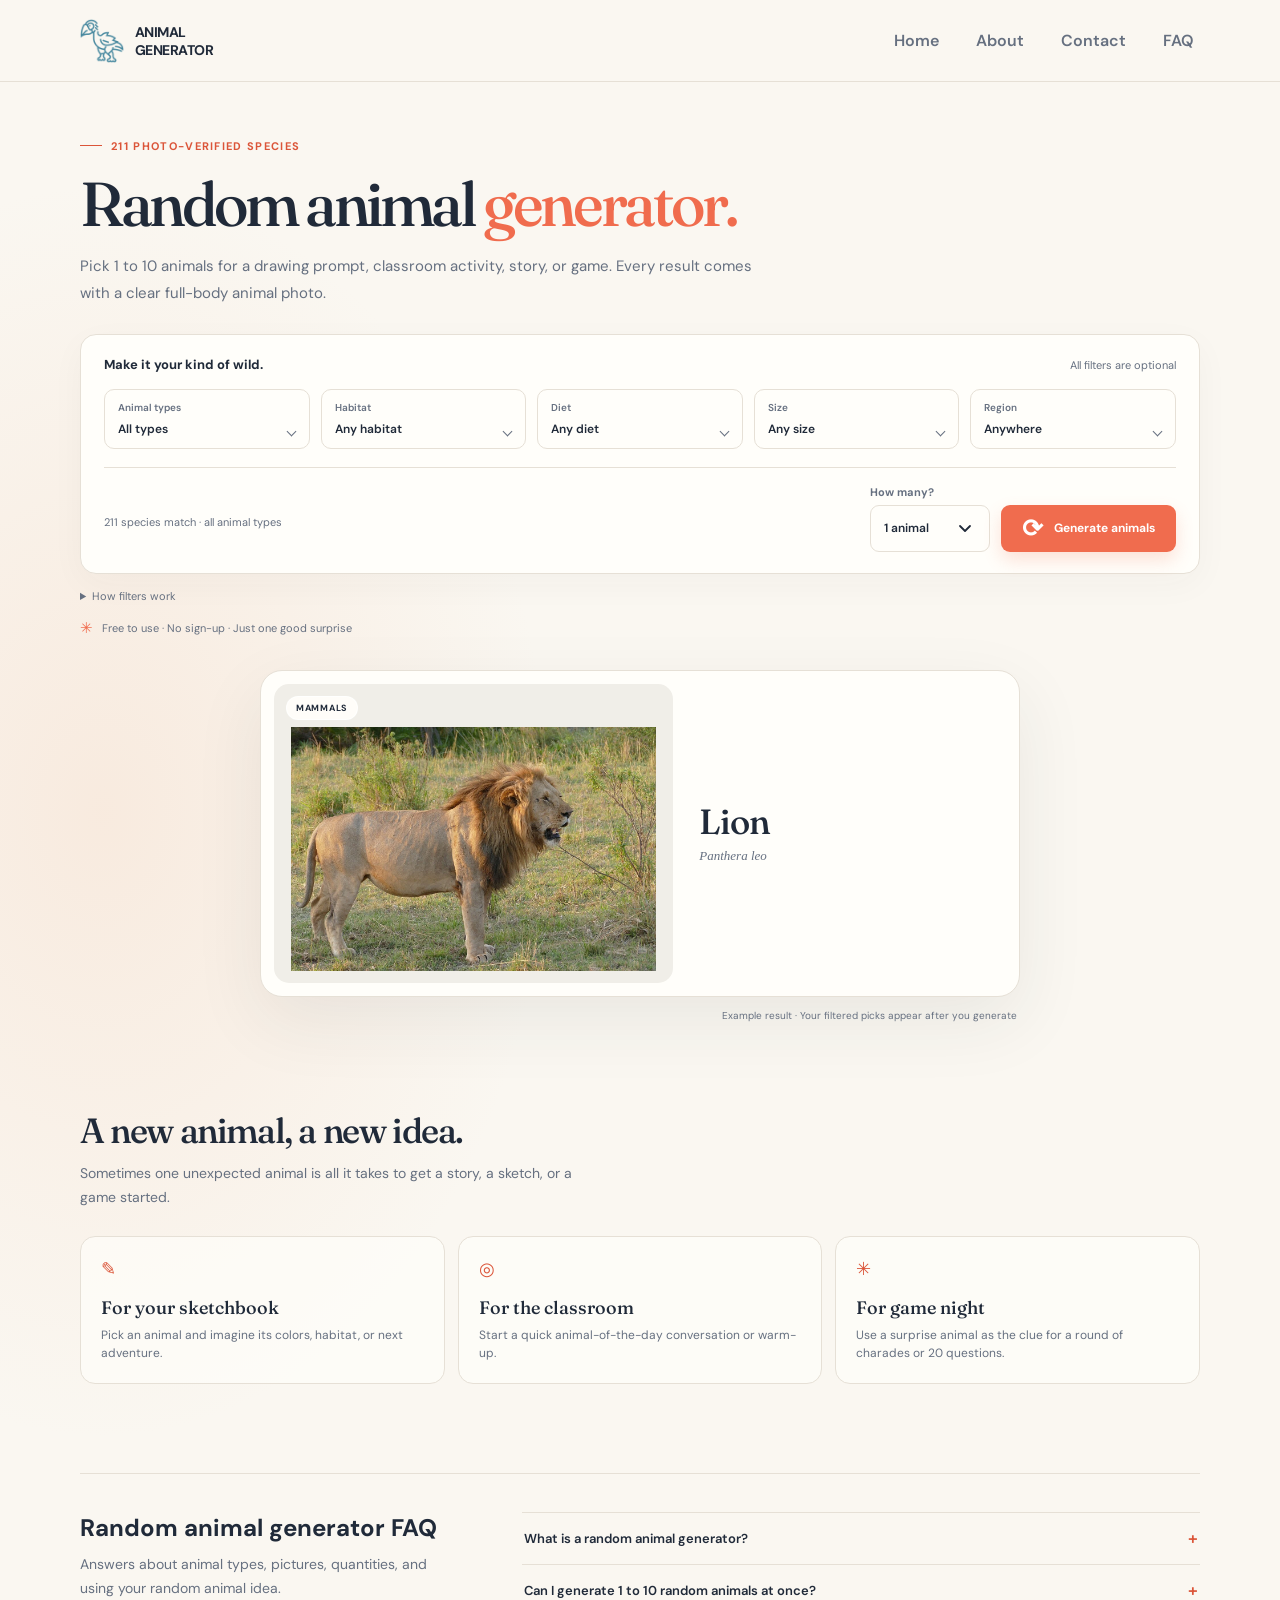
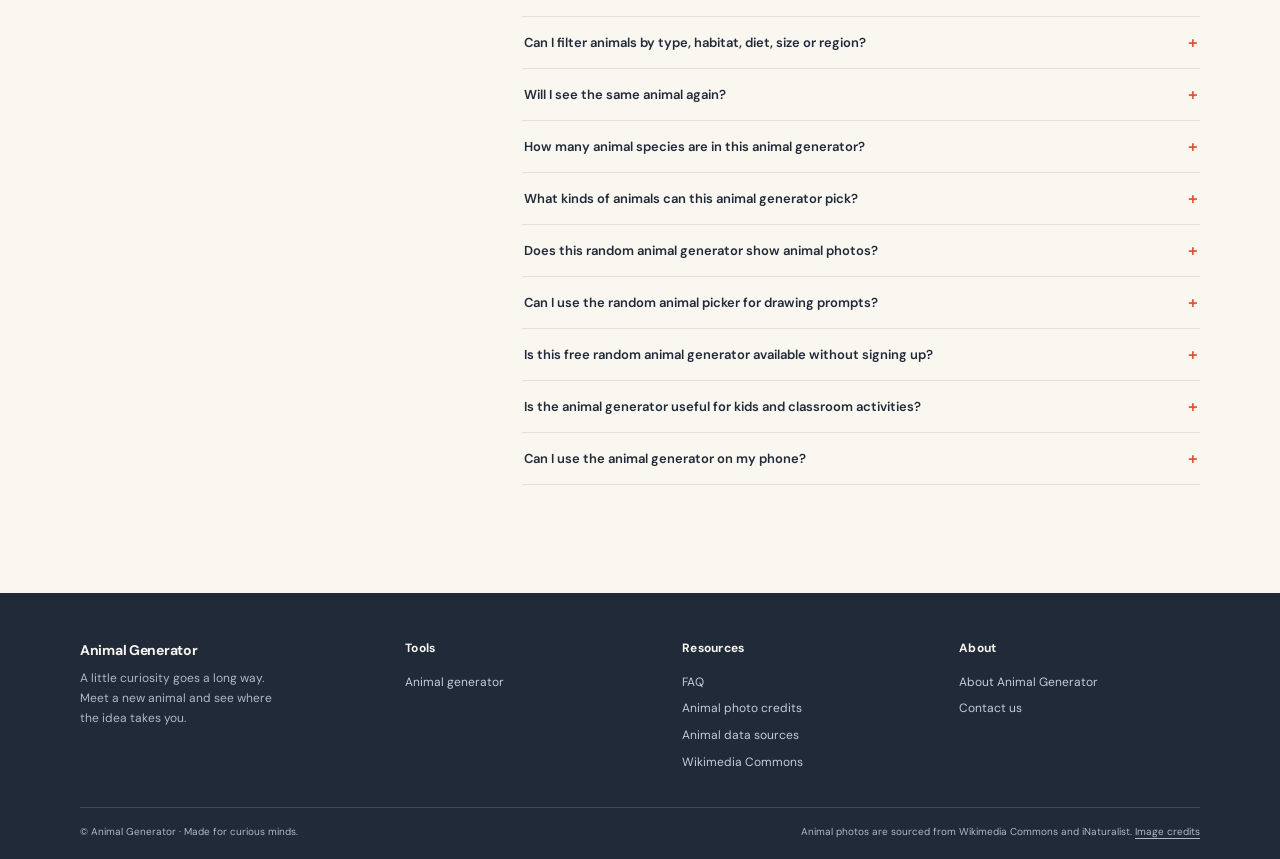
==== animal-generator/index.html @ 8e5349c5 "Add favicon fallback and consistent site icon declarations" ====
<!doctype html>
<html lang="en">
  <head>
    <meta charset="UTF-8" />
    <meta name="viewport" content="width=device-width, initial-scale=1" />
    <meta name="theme-color" content="#faf7f1" />
    <link rel="icon" type="image/x-icon" sizes="16x16 32x32 48x48 64x64 128x128" href="/favicon.ico" />
    <link rel="icon" type="image/png" sizes="200x200" href="/assets/animal-generator-logo.png" />
    <link rel="canonical" href="https://animal-generator.net/" />
    <meta
      name="description"
      content="Generate 1–10 random animals from 211 photo-verified species. Free, no sign-up, and no repeats until the pool runs out. For drawing, lessons, and games."
    />
    <meta property="og:type" content="website" />
    <meta property="og:title" content="Random Animal Generator – Pick 1–10 Animals" />
    <meta property="og:description" content="A free random animal generator with clear animal photos, six animal groups, and no repeats until the pool runs out." />
    <meta property="og:url" content="https://animal-generator.net/" />
    <meta property="og:image" content="https://animal-generator.net/animal-photos/approved/54a08780-e059-411e-86d4-f3bd637d3e6f.webp" />
    <meta property="og:image:alt" content="A lion, one of the animals in the random animal generator" />
    <meta name="twitter:card" content="summary_large_image" />
    <meta name="twitter:title" content="Random Animal Generator – Pick 1–10 Animals" />
    <meta name="twitter:description" content="A free random animal generator with clear animal photos, six animal groups, and no repeats until the pool runs out." />
    <meta name="twitter:image" content="https://animal-generator.net/animal-photos/approved/54a08780-e059-411e-86d4-f3bd637d3e6f.webp" />
    <script type="application/ld+json">
      {
        "@context": "https://schema.org",
        "@type": "WebApplication",
        "name": "Animal Generator",
        "url": "https://animal-generator.net/",
        "description": "A free random animal generator that picks 1 to 10 animals from a photo-verified collection.",
        "applicationCategory": "EducationalApplication",
        "operatingSystem": "Any"
      }
    </script>
    <title>Random Animal Generator – Pick 1–10 Animals | Animal Generator</title>
    <link rel="preconnect" href="https://fonts.googleapis.com" />
    <link rel="preconnect" href="https://fonts.gstatic.com" crossorigin />
    <link
      href="https://fonts.googleapis.com/css2?family=DM+Sans:wght@400;500;600;700&family=Fraunces:opsz,wght@9..144,500;9..144,600&display=swap"
      rel="stylesheet"
    />
    <style>
      :root {
        color-scheme: light;
        --paper: #faf7f1;
        --ink: #202a39;
        --muted: #667080;
        --coral: #f06c4e;
        --coral-dark: #db5539;
        --mist: #e8eef5;
        --line: #e6e0d6;
        --white: #fffefa;
      }

      * { box-sizing: border-box; }
      body {
        margin: 0;
        background:
          radial-gradient(ellipse at 8% 33%, rgba(244, 211, 188, .35), transparent 28rem),
          var(--paper);
        color: var(--ink);
        font-family: "DM Sans", sans-serif;
        -webkit-font-smoothing: antialiased;
      }
      a { color: inherit; }
      .shell { width: min(1120px, calc(100% - 48px)); margin: 0 auto; }
      header {
        height: 82px;
        border-bottom: 1px solid var(--line);
        display: flex;
        align-items: center;
      }
      .nav { display: flex; align-items: center; justify-content: space-between; }
      .nav-links { display: flex; align-items: center; gap: 25px; }
      .brand { display: inline-flex; align-items: center; gap: 11px; text-decoration: none; }
      .brand-logo { width: 44px; height: 44px; flex: 0 0 44px; object-fit: contain; }
      .brand-name { font-size: 14px; font-weight: 700; letter-spacing: -.04em; }
      .nav-link { color: var(--muted); text-decoration: none; font-size: 16px; font-weight: 600; padding: 12px 6px; }
      main { padding: 74px 0 70px; }
      .hero {
        display: grid;
        grid-template-columns: minmax(0, .95fr) minmax(0, 1.05fr);
        align-items: center;
        gap: clamp(36px, 6vw, 76px);
      }
      .hero-copy { min-width: 0; }
      .featured-preview { min-width: 0; }
      .featured-preview .result-card { max-width: 500px; margin-left: auto; }
      .featured-note { margin: 11px 3px 0; color: var(--muted); font-size: 11px; line-height: 1.5; text-align: right; }
      .eyebrow {
        display: inline-flex; align-items: center; gap: 9px;
        color: var(--coral-dark); text-transform: uppercase; letter-spacing: .12em;
        font-size: 11px; font-weight: 700; margin-bottom: 22px;
      }
      .eyebrow::before { content: ""; width: 22px; height: 1px; background: currentColor; }
      h1, h2, h3, p { margin-top: 0; }
      h1 {
        font: 500 clamp(48px, 6.2vw, 76px)/.99 Fraunces, Georgia, serif;
        letter-spacing: -.055em; margin-bottom: 22px; max-width: 460px;
      }
      h1 em { color: var(--coral); font-style: normal; }
      .intro { max-width: 390px; color: var(--muted); font-size: 16px; line-height: 1.75; margin-bottom: 28px; }
      .trust { display: flex; align-items: center; gap: 9px; color: var(--muted); font-size: 12px; margin-top: 18px; }
      .trust span { color: var(--coral); font-size: 15px; }
      .generate {
        min-height: 54px; border: 0; border-radius: 12px; padding: 0 21px;
        display: inline-flex; align-items: center; justify-content: center; gap: 11px;
        background: var(--coral); color: white; font: 700 14px "DM Sans", sans-serif;
        box-shadow: 0 8px 18px rgba(240, 108, 78, .2); cursor: pointer;
        transition: transform .16s ease, background .16s ease, box-shadow .16s ease;
      }
      .generate:hover { transform: translateY(-2px); background: var(--coral-dark); box-shadow: 0 11px 22px rgba(240,108,78,.25); }
      .generate:focus-visible, .copy:focus-visible, .nav-link:focus-visible { outline: 3px solid #758bb2; outline-offset: 3px; }
      .generate .shuffle { font-size: 25px; line-height: 1; }
      .results-section { padding-top: 56px; scroll-margin-top: 24px; }
      .results-section.single-result .result-grid { justify-content: center; }
      .results-heading { display: flex; align-items: baseline; justify-content: space-between; gap: 16px; margin-bottom: 17px; }
      .results-heading h2 { margin: 0; font: 500 30px/1.15 Fraunces, Georgia, serif; letter-spacing: -.035em; }
      .result-grid { display: grid; grid-template-columns: repeat(auto-fit, minmax(min(100%, 300px), 1fr)); grid-auto-rows: 1fr; align-items: stretch; gap: 20px; }
      .result-card {
        background: var(--white); border: 1px solid var(--line); border-radius: 22px;
        padding: 13px; box-shadow: 0 24px 70px rgba(43, 48, 57, .08);
        min-width: 0;
      }
      .animal-scene {
        min-height: 315px; border-radius: 15px; overflow: hidden; position: relative;
        display: grid; place-items: center;
        background:
          radial-gradient(ellipse at 72% 20%, rgba(255,255,255,.85), transparent 34%),
          radial-gradient(ellipse at 25% 80%, #f5bd98, transparent 38%),
          linear-gradient(140deg, #dce7ee, #f3d9c5 60%, #eee8d7);
      }
      .sun { position: absolute; width: 102px; height: 102px; border-radius: 50%; background: #f7c779; top: 34px; right: 50px; opacity: .72; }
      .hill { position: absolute; width: 125%; height: 130px; left: -12%; bottom: -67px; border-radius: 50%; background: #9ca9b2; transform: rotate(-8deg); }
      .hill.back { bottom: -81px; left: 6%; background: #c28f76; transform: rotate(9deg); }
      .animal-art { position: relative; z-index: 2; width: min(74%, 250px); height: 250px; object-fit: contain; filter: drop-shadow(0 12px 12px rgba(40,44,54,.18)); }
      .animal-scene.has-photo {
        aspect-ratio: 4 / 3;
        min-height: 0;
        padding: 12px;
        display: flex;
        flex-direction: column;
        align-items: stretch;
        justify-content: flex-start;
        gap: 7px;
        background: #f0eee8;
      }
      .animal-scene.has-photo .sun, .animal-scene.has-photo .hill { display: none; }
      .animal-scene.has-photo .animal-art {
        position: static;
        flex: 1 1 0;
        min-width: 0;
        min-height: 0;
        width: 100%;
        height: 0;
        padding: 0;
        object-fit: contain;
        object-position: center;
        filter: none;
      }
      .animal-photo-pending { position: relative; z-index: 2; padding: 12px 16px; border-radius: 999px; background: rgba(255,254,250,.8); color: var(--muted); font-size: 12px; }
      .scene-label { position: absolute; z-index: 3; top: 18px; left: 18px; padding: 8px 11px; background: rgba(255,254,250,.94); border: 1px solid rgba(255,255,255,.8); border-radius: 99px; color: var(--ink); font-size: 10px; font-weight: 700; letter-spacing: .08em; text-transform: uppercase; }
      .animal-scene.has-photo .scene-label {
        position: static;
        z-index: auto;
        flex: 0 0 auto;
        align-self: flex-start;
        max-width: 100%;
        padding: 6px 9px;
        font-size: 9px;
        line-height: 1.2;
        white-space: normal;
        overflow-wrap: anywhere;
      }
      .result-info { padding: 20px 17px 13px; }
      .result-top { display: flex; justify-content: space-between; align-items: flex-start; gap: 18px; }
      .category { color: var(--coral-dark); font-size: 10px; font-weight: 700; letter-spacing: .13em; text-transform: uppercase; margin-bottom: 8px; }
      h2.animal-name { font: 500 35px/1.1 Fraunces, Georgia, serif; letter-spacing: -.035em; margin-bottom: 0; }
      .latin { color: var(--muted); font: italic 13px Georgia, serif; margin: 6px 0 0; }
      .copy {
        border: 1px solid var(--line); border-radius: 9px; background: transparent; color: var(--ink);
        padding: 9px 12px; font: 600 11px "DM Sans", sans-serif; cursor: pointer;
      }
      .copy:hover { background: var(--mist); }
      .image-credit { color: var(--muted); display: inline-block; font-size: 10px; margin: 15px 0 0 2px; text-decoration-color: #c7cbd0; text-underline-offset: 3px; }
      .result-grid .result-card { display: flex; flex-direction: column; width: 100%; padding: 12px; border-radius: 18px; box-shadow: 0 10px 26px rgba(43,48,57,.06); }
      .result-grid .animal-scene.has-photo { flex: none; aspect-ratio: 4 / 3; min-height: 0; padding: 12px; display: block; background: #f0eee8; }
      .result-grid .animal-scene.has-photo .animal-art { display: block; width: 100%; height: 100%; object-fit: contain; }
      .result-grid .result-info .scene-label { position: static; align-self: flex-start; margin-bottom: 12px; padding: 6px 9px; font-size: 9px; background: #f0eee8; border-color: var(--line); }
      .result-grid .result-info { flex: 1; display: flex; flex-direction: column; align-items: flex-start; padding: 20px 8px 8px; }
      .result-grid .result-top { display: block; width: 100%; }
      .result-grid h2.animal-name { font-size: 27px; line-height: 1.15; min-height: 2.3em; overflow-wrap: break-word; }
      .result-grid .latin { font-size: 14px; line-height: 1.4; min-height: 1.4em; margin: 6px 0 18px; overflow-wrap: break-word; }
      .result-grid .copy { flex: none; margin-top: auto; min-height: 42px; padding: 10px 14px; font-size: 12px; }
      .has-results { padding-top: 36px; }
      .has-results .hero { display: block; }
      .has-results .hero-copy { display: flex; align-items: center; justify-content: space-between; gap: 32px; }
      .has-results .eyebrow, .has-results .intro, .has-results .trust { display: none; }
      .has-results h1 { font-size: 40px; max-width: 520px; margin-bottom: 0; }
      .has-results .quantity-row { flex-wrap: nowrap; flex: none; }
      .has-results .results-section { padding-top: 36px; }
      .results-section.single-result .result-grid { grid-template-columns: minmax(0, 1fr); max-width: 760px; margin-inline: auto; }
      .single-result .result-card { display: grid; grid-template-columns: minmax(0, 1.2fr) minmax(0, 1fr); align-items: stretch; padding: 14px; }
      .single-result .animal-scene.has-photo { aspect-ratio: 1 / 1; }
      .single-result .result-info { justify-content: center; padding: 30px 24px; }
      .single-result .copy { margin-top: 0; }
      .single-result h2.animal-name { font-size: 36px; min-height: 0; }
      .single-result .latin { font-size: 16px; min-height: 0; margin-bottom: 24px; }
      .quantity-row { display: flex; gap: 11px; align-items: end; flex-wrap: wrap; }
      .quantity-field { display: grid; gap: 6px; }
      .quantity-field label { color: var(--muted); font-size: 11px; font-weight: 700; }
      .quantity-field select { height: 54px; min-width: 112px; border: 1px solid var(--line); border-radius: 12px; padding: 0 46px 0 13px; color: var(--ink); background-color: var(--white); background-image: url("data:image/svg+xml,%3Csvg xmlns='http://www.w3.org/2000/svg' width='16' height='16' viewBox='0 0 16 16'%3E%3Cpath d='m3 6 5 5 5-5' fill='none' stroke='%23202a39' stroke-width='1.8' stroke-linecap='round' stroke-linejoin='round'/%3E%3C/svg%3E"); background-repeat: no-repeat; background-position: right 16px center; background-size: 16px; font: 600 14px "DM Sans", sans-serif; appearance: none; -webkit-appearance: none; }
      .quantity-field select:focus-visible { outline: 3px solid #758bb2; outline-offset: 3px; }
      .result-status { color: var(--muted); font-size: 11px; margin: 0 2px 10px; }
      .below { padding: 88px 0 24px; }
      .below h2 { font: 500 35px/1.12 Fraunces, Georgia, serif; letter-spacing: -.04em; margin-bottom: 12px; }
      .below-intro { color: var(--muted); line-height: 1.7; font-size: 14px; max-width: 530px; margin-bottom: 26px; }
      .ideas { display: grid; grid-template-columns: repeat(3, 1fr); gap: 13px; }
      .idea { min-height: 136px; padding: 20px; border: 1px solid var(--line); border-radius: 15px; background: rgba(255,254,250,.72); }
      .idea-icon { display: block; color: var(--coral-dark); font-size: 18px; margin-bottom: 15px; }
      .idea h3 { font: 500 18px Fraunces, Georgia, serif; margin: 0 0 7px; }
      .idea p { font-size: 12px; color: var(--muted); line-height: 1.55; margin: 0; }
      .faq { border-top: 1px solid var(--line); margin-top: 65px; padding-top: 38px; display: grid; grid-template-columns: .72fr 1.28fr; gap: 60px; }
      .faq h2 { margin-bottom: 10px; }
      .faq-list { border-top: 1px solid var(--line); }
      .faq details { border-bottom: 1px solid var(--line); }
      .faq summary { list-style: none; cursor: pointer; padding: 17px 2px; display: flex; justify-content: space-between; gap: 18px; font-size: 13px; font-weight: 600; }
      .faq summary::-webkit-details-marker { display: none; }
      .faq summary::after { content: "+"; color: var(--coral-dark); font-size: 17px; line-height: 1; }
      .faq details[open] summary::after { content: "−"; }
      .faq details p { color: var(--muted); font-size: 12px; line-height: 1.7; padding: 0 24px 16px 2px; margin: -2px 0 0; }
      footer {
        margin-top: 38px;
        padding: 48px 0 20px;
        background: #202a39;
        color: #d4d9e1;
      }
      .footer-grid {
        display: grid;
        grid-template-columns: 1.2fr repeat(3, minmax(0, 1fr));
        gap: 36px;
      }
      .footer-column { min-width: 0; }
      .footer-heading {
        margin: 0 0 17px;
        color: #f8f5ef;
        font: 700 12px/1.3 "DM Sans", sans-serif;
        letter-spacing: .02em;
      }
      .footer-brand .footer-heading { font-size: 14px; letter-spacing: -.02em; }
      .footer-tagline {
        max-width: 200px;
        margin: -7px 0 0;
        color: #aeb8c7;
        font-size: 12px;
        line-height: 1.65;
      }
      .footer-links { display: grid; justify-items: start; gap: 10px; }
      .footer-links a {
        color: #c3ccd8;
        font-size: 12px;
        line-height: 1.4;
        text-decoration: none;
        transition: color .16s ease;
      }
      .footer-links a:hover, .footer-links a:focus-visible { color: #ffb49e; }
      .footer-links a:focus-visible { outline: 2px solid #ffb49e; outline-offset: 3px; }
      .footer-bottom {
        display: flex;
        align-items: center;
        justify-content: space-between;
        gap: 16px;
        margin-top: 36px;
        padding-top: 16px;
        border-top: 1px solid rgba(219, 226, 235, .16);
        color: #aeb8c7;
        font-size: 10px;
        line-height: 1.5;
      }
      .footer-bottom a { color: inherit; text-underline-offset: 3px; }
      @media (max-width: 820px) {
        .hero { grid-template-columns: 1fr; gap: 30px; }
        .featured-preview { width: 100%; max-width: 500px; }
        .featured-preview .result-card { margin-left: 0; }
        .featured-note { text-align: left; }
      }
      @media (max-width: 900px) {
        .result-grid { grid-template-columns: repeat(2, minmax(0, 1fr)); }
      }
      @media (max-width: 760px) {
        .shell { width: min(100% - 32px, 560px); }
        header { height: 70px; }
        main { padding: 47px 0 45px; }
        .hero { grid-template-columns: 1fr; gap: 30px; }
        .featured-preview { width: 100%; max-width: 500px; }
        .featured-preview .result-card { margin-left: 0; }
        .featured-note { text-align: left; }
        .eyebrow { margin-bottom: 16px; }
        h1 { font-size: clamp(51px, 15vw, 68px); max-width: 390px; }
        .intro { font-size: 14px; margin-bottom: 21px; }
        .result-card { transform: none; }
        .animal-scene { min-height: 255px; }
        .animal-art { height: 210px; }
        .quantity-row { align-items: stretch; }
        .quantity-field { flex: 1; }
        .quantity-field select { width: 100%; }
        .quantity-row .generate { flex: 1.3; padding-inline: 12px; }
        .results-section { padding-top: 38px; }
        .results-heading h2 { font-size: 27px; }
        .below { padding-top: 51px; }
        .below h2 { font-size: 31px; }
        .ideas { grid-template-columns: 1fr; }
        .idea { min-height: 0; }
        .idea-icon { margin-bottom: 9px; }
        .faq { grid-template-columns: 1fr; gap: 17px; margin-top: 45px; padding-top: 30px; }
        .nav-links { gap: 14px; }
        .nav-link { font-size: 15px; }
        footer { margin-top: 26px; padding-top: 38px; }
        .footer-grid { grid-template-columns: repeat(2, minmax(0, 1fr)); gap: 28px 22px; }
        .footer-bottom { align-items: flex-start; flex-direction: column; gap: 6px; margin-top: 28px; }
      }
      @media (max-width: 820px) {
        .has-results .hero-copy { flex-direction: column; align-items: flex-start; gap: 24px; }
        .results-heading { flex-direction: column; align-items: flex-start; gap: 8px; }
      }
      @media (max-width: 600px) {
        header { height: auto; padding: 12px 0 4px; }
        .nav { flex-wrap: wrap; gap: 8px; }
        .nav-links { width: 100%; justify-content: space-between; gap: 8px; }
        .nav-link { min-height: 44px; display: inline-flex; align-items: center; }
        .result-grid { grid-template-columns: minmax(0, 1fr); }
        .result-grid h2.animal-name { min-height: 0; }
        .result-grid .latin { min-height: 0; }
        .has-results h1 { font-size: 36px; }
        .has-results .quantity-row { width: 100%; flex-wrap: wrap; }
        .single-result .result-card { display: flex; }
        .single-result .animal-scene.has-photo { aspect-ratio: 4 / 3; }
        .single-result .result-info { padding: 22px 10px 10px; }
        .single-result h2.animal-name { font-size: 32px; }
      }
      @media (prefers-reduced-motion: reduce) { *, *::before, *::after { transition-duration: .01ms !important; } }
      @media (max-width: 420px) {
        .results-heading { align-items: flex-start; flex-direction: column; gap: 4px; }
        .result-grid { grid-template-columns: minmax(0, 1fr); }
        .quantity-row { display: grid; grid-template-columns: minmax(0, 1fr); align-items: stretch; }
        .quantity-field, .quantity-field select, .quantity-row .generate { width: 100%; }
        .quantity-row .generate { min-height: 52px; }
      }
    </style>
    <link rel="stylesheet" href="animal-filters.css" />
  </head>
  <body>
    <header>
      <nav class="shell nav" aria-label="Main navigation">
        <a class="brand" href="/" aria-label="Animal Generator home">
          <img class="brand-logo" src="assets/animal-generator-logo.png" alt="" width="44" height="44" />
          <span class="brand-name">ANIMAL<br />GENERATOR</span>
        </a>
        <div class="nav-links">
          <a class="nav-link" href="/">Home</a>
          <a class="nav-link" href="/about">About</a>
          <a class="nav-link" href="/contact">Contact</a>
          <a class="nav-link" href="#faq">FAQ</a>
        </div>
      </nav>
    </header>

    <main id="top" class="shell">
      <section class="hero" aria-labelledby="hero-title">
        <div class="hero-copy">
          <div class="eyebrow">211 photo-verified species</div>
          <h1 id="hero-title">Random animal <em>generator.</em></h1>
          <p class="intro">Pick 1 to 10 animals for a drawing prompt, classroom activity, story, or game. Every result comes with a clear full-body animal photo.</p>
        </div>
      </section>

      <section class="filter-toolbar" aria-labelledby="filter-title">
        <div class="filter-heading"><h2 id="filter-title">Make it your kind of wild.</h2><span>All filters are optional</span></div>
        <button class="mobile-filter-toggle" id="open-filters" type="button" aria-haspopup="dialog"><span>Filters</span><span id="active-filter-count">All animals</span></button>
        <div id="desktop-filter-host"><div class="filter-fields" id="filter-fields"></div></div>
        <div class="filter-bottom">
          <div class="filter-selection">
            <div class="active-filters" id="active-filters" aria-label="Selected filters"></div>
            <div class="filter-meta"><p id="filter-count" aria-live="polite"></p><button class="reset-filters" id="reset-filters" type="button" hidden>Reset all filters</button></div>
          </div>
          <div class="quantity-row">
            <div class="quantity-field">
              <label for="quantity">How many?</label>
              <select id="quantity" name="quantity" aria-label="Number of animals to generate">
                <option value="1" selected>1 animal</option>
                <option value="2">2 animals</option><option value="3">3 animals</option>
                <option value="4">4 animals</option><option value="5">5 animals</option>
                <option value="6">6 animals</option><option value="7">7 animals</option>
                <option value="8">8 animals</option><option value="9">9 animals</option>
                <option value="10">10 animals</option>
              </select>
            </div>
            <button class="generate" id="generate" type="button"><span class="shuffle" aria-hidden="true">⟳</span> Generate animals</button>
          </div>
        </div>
        <p class="filter-message" id="filter-message" aria-live="polite"></p>
      </section>
      <dialog class="mobile-filter-dialog" id="mobile-filter-dialog" aria-labelledby="mobile-filter-title">
        <div class="mobile-filter-head"><div><h2 id="mobile-filter-title">Refine your picks.</h2><p id="mobile-match-count" aria-live="polite"></p></div><button class="mobile-filter-close" id="close-filters" type="button" aria-label="Close filters">×</button></div>
        <div class="mobile-filter-content" id="mobile-filter-host"></div>
        <div class="mobile-filter-foot"><button class="reset-filters" id="mobile-reset-filters" type="button">Reset all filters</button><button class="mobile-filter-done" id="done-filters" type="button">Apply filters</button></div>
      </dialog>
      <details class="filter-guide">
        <summary>How filters work</summary>
        <p>Select any options within a group; an animal only needs to match one. Across different groups, it must match every selected group. Leave a group unselected to include everything.</p>
        <p>Size uses adult body length: small under 10 cm, medium from 10 cm to under 1 m, and large from 1 m. Mammals use head–body length and birds exclude wingspan; reptiles and fish use total length. Species can appear in more than one size band; invertebrate measurements are explained in the species notes. Ocean &amp; coast includes shore habitats. Region refers to native wild ranges, including migration, with domestic distributions noted separately.</p>
        <p>These are broad discovery filters; diets, habitats and adult sizes can vary. <a href="/animal-data-sources">Read the animal data sources and species notes.</a></p>
      </details>
      <div class="trust"><span aria-hidden="true">✳</span> Free to use · No sign-up · Just one good surprise</div>

        <aside class="featured-preview" id="example-result" aria-label="Example animal result">
          <article class="result-card">
            <div class="animal-scene has-photo">
              <span class="scene-label">Mammals</span>
              <img class="animal-art" src="animal-photos/approved/54a08780-e059-411e-86d4-f3bd637d3e6f.webp" alt="Lion (Panthera leo), a mammal available in the random animal generator" width="1000" height="666" fetchpriority="high" />
            </div>
            <div class="result-info">
              <div class="result-top"><div><h2 class="animal-name">Lion</h2><p class="latin">Panthera leo</p></div></div>
            </div>
          </article>
          <p class="featured-note">Example result · Your filtered picks appear after you generate</p>
        </aside>

      <section class="results-section" id="generated-results" aria-label="Animal generator results" hidden>
        <div class="results-heading">
          <h2>Your animal picks</h2>
          <p class="result-status" id="result-status" aria-live="polite"></p>
        </div>
        <div class="result-grid" id="results" aria-live="polite" aria-label="Generated animals"></div>
      </section>

      <section class="below" aria-labelledby="ideas-title">
        <h2 id="ideas-title">A new animal, a new idea.</h2>
        <p class="below-intro">Sometimes one unexpected animal is all it takes to get a story, a sketch, or a game started.</p>
        <div class="ideas">
          <article class="idea"><span class="idea-icon" aria-hidden="true">✎</span><h3>For your sketchbook</h3><p>Pick an animal and imagine its colors, habitat, or next adventure.</p></article>
          <article class="idea"><span class="idea-icon" aria-hidden="true">◎</span><h3>For the classroom</h3><p>Start a quick animal-of-the-day conversation or warm-up.</p></article>
          <article class="idea"><span class="idea-icon" aria-hidden="true">✳</span><h3>For game night</h3><p>Use a surprise animal as the clue for a round of charades or 20 questions.</p></article>
        </div>
      </section>

      <section class="faq" id="faq" aria-labelledby="faq-title">
        <div>
          <h2 id="faq-title">Random animal generator FAQ</h2>
          <p class="below-intro">Answers about animal types, pictures, quantities, and using your random animal idea.</p>
        </div>
        <div class="faq-list">
          <details><summary>What is a random animal generator?</summary><p>It is a simple animal picker that chooses a species at random. Use it to discover an animal, start a drawing prompt, or choose an idea for a classroom activity or game.</p></details>
          <details><summary>Can I generate 1 to 10 random animals at once?</summary><p>Yes. Choose any number from 1 to 10 in the quantity menu, then select Generate animals. The results appear together so you can compare or use them as a group prompt.</p></details>
          <details><summary>Can I filter animals by type, habitat, diet, size or region?</summary><p>Yes. Open any filter and select one or more options. Selections within a group are combined, and different groups narrow the results together. The toolbar shows how many photo-backed species match. Reset all filters to return to the full collection.</p></details>
          <details><summary>Will I see the same animal again?</summary><p>New generations prioritize animals you have not seen. After all matches for your current filters have been used, a fresh round starts. A batch never includes the same species twice; if fewer species match than the number requested, you receive all available matches.</p></details>
          <details><summary>How many animal species are in this animal generator?</summary><p>The catalog contains 340 species across mammals, birds, reptiles, amphibians, fish, and invertebrates. You can currently generate 211 species with reviewed photos; animals without an approved photo stay out of the random results.</p></details>
          <details><summary>What kinds of animals can this animal generator pick?</summary><p>The collection includes mammals, birds, reptiles, amphibians, fish, and invertebrates such as insects, molluscs, crustaceans, arachnids, echinoderms, and cnidarians.</p></details>
          <details><summary>Does this random animal generator show animal photos?</summary><p>Yes. Every result currently includes a reviewed photo. There are 211 photo-backed species in the generator, with images sourced from Wikimedia Commons and iNaturalist. Creators, licenses, and source pages are listed on the image credits page.</p></details>
          <details><summary>Can I use the random animal picker for drawing prompts?</summary><p>Yes. Generate one animal for a quick sketch, or choose several to combine into a character, story, or creative challenge.</p></details>
          <details><summary>Is this free random animal generator available without signing up?</summary><p>Yes. You can use the generator without creating an account or installing an app.</p></details>
          <details><summary>Is the animal generator useful for kids and classroom activities?</summary><p>Yes. Teachers, parents, and kids can use a random animal as a quick learning topic, drawing prompt, or guessing game. The tool does not require an account.</p></details>
          <details><summary>Can I use the animal generator on my phone?</summary><p>Yes. The animal cards and quantity selector adjust to smaller screens, including when you generate several animals at once.</p></details>
        </div>
      </section>
    </main>

    <footer>
      <div class="shell">
        <div class="footer-grid">
          <section class="footer-column footer-brand" aria-labelledby="footer-brand-title">
            <h2 class="footer-heading" id="footer-brand-title">Animal Generator</h2>
            <p class="footer-tagline">A little curiosity goes a long way. Meet a new animal and see where the idea takes you.</p>
          </section>
          <section class="footer-column" aria-labelledby="footer-tools-title">
            <h2 class="footer-heading" id="footer-tools-title">Tools</h2>
            <nav class="footer-links" aria-label="Tools">
              <a href="#top">Animal generator</a>
            </nav>
          </section>
          <section class="footer-column" aria-labelledby="footer-resources-title">
            <h2 class="footer-heading" id="footer-resources-title">Resources</h2>
            <nav class="footer-links" aria-label="Resources">
              <a href="#faq">FAQ</a>
              <a href="/animal-image-credits">Animal photo credits</a>
              <a href="/animal-data-sources">Animal data sources</a>
              <a href="https://commons.wikimedia.org/" target="_blank" rel="noreferrer">Wikimedia Commons</a>
            </nav>
          </section>
          <section class="footer-column" aria-labelledby="footer-about-title">
            <h2 class="footer-heading" id="footer-about-title">About</h2>
            <nav class="footer-links" aria-label="About">
              <a href="/about">About Animal Generator</a>
              <a href="/contact">Contact us</a>
            </nav>
          </section>
        </div>
        <div class="footer-bottom">
          <span>© Animal Generator · Made for curious minds.</span>
          <span>Animal photos are sourced from Wikimedia Commons and iNaturalist. <a href="/animal-image-credits">Image credits</a></span>
        </div>
      </div>
    </footer>

    <script src="animal-library.js"></script>
    <script src="animal-filter-data.js"></script>
    <script src="animal-filter-core.js"></script>
    <script src="animal-generator.js"></script>
  </body>
</html>
---- animal-generator/animal-filters.css ----
/* The generator uses the full content width so filter groups have room to grow. */
main { padding-top: 48px; }
.hero { display: block; }
h1 { max-width: none; font-size: clamp(42px, 5vw, 62px); line-height: 1.08; margin-bottom: 16px; }
.eyebrow { margin-bottom: 18px; }
.intro { max-width: 690px; font-size: 15px; margin-bottom: 28px; }
.filter-toolbar { background: var(--white); border: 1px solid var(--line); border-radius: 16px; padding: 21px 23px; box-shadow: 0 10px 35px rgba(43,48,57,.035); }
.filter-heading { display: flex; justify-content: space-between; align-items: baseline; gap: 16px; margin-bottom: 16px; }
.filter-heading h2 { margin: 0; font-size: 13px; font-weight: 700; }
.filter-heading > span { color: var(--muted); font-size: 11px; }
.filter-fields { display: grid; grid-template-columns: repeat(5, minmax(0, 1fr)); gap: 11px; }
.filter-field { position: relative; min-width: 0; }
.filter-field > summary { list-style: none; border: 1px solid var(--line); border-radius: 10px; padding: 11px 13px; background: var(--white); cursor: pointer; }
.filter-field > summary::-webkit-details-marker { display: none; }
.filter-field.is-active > summary { border-color: #eeb39d; background: #fff8f2; }
.filter-label { display: block; font-size: 10px; font-weight: 600; color: var(--muted); margin-bottom: 7px; }
.filter-value { display: block; font-size: 12px; font-weight: 600; padding-right: 17px; overflow: hidden; text-overflow: ellipsis; white-space: nowrap; }
.filter-field > summary::after { content: ""; position: absolute; right: 15px; top: 39px; width: 6px; height: 6px; border-right: 1.5px solid var(--muted); border-bottom: 1.5px solid var(--muted); transform: rotate(45deg); }
.filter-field[open] > summary::after { transform: rotate(225deg); top: 42px; }
.filter-menu { position: absolute; z-index: 5; top: calc(100% + 8px); left: 0; width: max(100%, 238px); max-height: 360px; overflow-y: auto; padding: 10px; border: 1px solid var(--line); border-radius: 11px; background: var(--white); box-shadow: 0 16px 36px rgba(32,42,57,.12); }
.filter-field:last-child .filter-menu { left: auto; right: 0; }
.filter-options { border: 0; padding: 0; margin: 0; min-width: 0; }
.filter-option { display: flex; align-items: center; gap: 9px; padding: 8px 6px; min-height: 38px; font-size: 12px; line-height: 1.45; cursor: pointer; border-radius: 5px; }
.filter-option:hover { background: #f5f0e7; }
.filter-option input { accent-color: var(--coral-dark); margin: 0; width: 15px; height: 15px; flex: 0 0 15px; }
.option-count { margin-left: auto; padding-left: 6px; color: var(--muted); font-size: 10px; font-variant-numeric: tabular-nums; }
.group-reset, .reset-filters { border: 0; background: transparent; padding: 8px 0; color: var(--muted); font: 500 11px "DM Sans", sans-serif; cursor: pointer; text-decoration: underline; text-underline-offset: 3px; }
.group-reset { margin: 3px 6px 0; }
.filter-bottom { display: flex; align-items: center; justify-content: space-between; gap: 24px; border-top: 1px solid var(--line); margin-top: 18px; padding-top: 17px; }
.filter-selection { min-width: 0; flex: 1; }
.active-filters { display: flex; align-items: center; flex-wrap: wrap; gap: 6px; }
.active-filter { display: inline-flex; gap: 7px; align-items: center; border: 1px solid #e8dfd3; border-radius: 6px; padding: 6px 8px; background: #f2ece2; color: #4f5963; font: 500 10px/1.4 "DM Sans", sans-serif; cursor: pointer; max-width: 100%; text-align: left; }
.active-filter span:first-child { overflow-wrap: anywhere; }
.active-filter .remove-mark { font-size: 15px; line-height: 1; }
.filter-meta { display: flex; align-items: baseline; flex-wrap: wrap; gap: 5px 13px; }
#filter-count { margin: 8px 0 0; font-size: 11px; line-height: 1.6; color: var(--muted); }
.filter-toolbar .quantity-row { flex: none; align-items: end; flex-wrap: nowrap; }
.filter-toolbar .quantity-field select { height: 47px; border-radius: 9px; font-size: 12px; }
.filter-toolbar .generate { min-height: 47px; border-radius: 9px; font-size: 12px; }
.generate:disabled { opacity: .5; cursor: not-allowed; transform: none; box-shadow: none; }
.filter-message:empty { display: none; }
.filter-message { margin: 14px 0 0; color: var(--coral-dark); font-size: 12px; line-height: 1.6; }
.filter-guide { margin-top: 13px; font-size: 11px; color: var(--muted); line-height: 1.7; max-width: 850px; }
.filter-guide summary { width: fit-content; cursor: pointer; }
.filter-guide p { margin: 9px 0 0; }
.filter-guide a { text-underline-offset: 3px; }
.trust { margin-top: 12px; font-size: 11px; }
.featured-preview { margin: 32px auto 0; max-width: 760px; }
.featured-preview .result-card { max-width: none; margin: 0; display: grid; grid-template-columns: 1.2fr 1fr; align-items: stretch; }
.featured-preview .animal-scene.has-photo { aspect-ratio: 4 / 3; }
.featured-preview .result-info { display: flex; align-items: center; padding: 26px; }
.featured-note { font-size: 10px; }
.results-section { padding-top: 32px; }
.source-link { font-size: 10px; line-height: 1.5; color: var(--muted); margin-top: 12px; text-underline-offset: 3px; }
.filter-field summary:focus-visible, .filter-option input:focus-visible, .active-filter:focus-visible, .reset-filters:focus-visible, .group-reset:focus-visible, .filter-guide summary:focus-visible, .mobile-filter-toggle:focus-visible, .mobile-filter-close:focus-visible, .mobile-filter-done:focus-visible { outline: 3px solid #758bb2; outline-offset: 3px; }
.mobile-filter-toggle { display: none; }
.mobile-filter-dialog { padding: 0; border: 1px solid var(--line); border-radius: 18px 18px 0 0; background: var(--paper); color: var(--ink); width: 100%; max-width: none; max-height: 90dvh; margin: auto 0 0; overflow: hidden; }
.mobile-filter-dialog::backdrop { background: rgba(29,35,38,.3); }
.mobile-filter-dialog[open] { display: flex; flex-direction: column; }
.mobile-filter-head { display: flex; align-items: center; justify-content: space-between; gap: 16px; padding: 22px; border-bottom: 1px solid var(--line); }
.mobile-filter-head h2 { margin: 0; font: 500 28px/1.2 Fraunces, Georgia, serif; letter-spacing: -.04em; }
.mobile-filter-head p { margin: 8px 0 0; color: var(--muted); font-size: 11px; line-height: 1.5; }
.mobile-filter-close { border: 1px solid var(--line); border-radius: 50%; background: var(--white); color: var(--ink); width: 36px; height: 36px; flex: 0 0 36px; font-size: 24px; cursor: pointer; }
.mobile-filter-content { padding: 0 22px; overflow-y: auto; min-height: 0; }
.mobile-filter-foot { display: flex; align-items: center; justify-content: space-between; gap: 18px; padding: 16px 22px max(20px, env(safe-area-inset-bottom)); border-top: 1px solid var(--line); background: var(--white); }
.mobile-filter-done { border: 0; border-radius: 9px; padding: 14px 20px; background: var(--coral); color: white; font: 700 12px "DM Sans", sans-serif; cursor: pointer; }
.sr-only { position: absolute; width: 1px; height: 1px; padding: 0; margin: -1px; overflow: hidden; clip-path: inset(50%); white-space: nowrap; border: 0; }
@media (max-width: 1000px) {
  .filter-bottom { align-items: flex-start; }
  .filter-toolbar .quantity-row { flex-direction: column; align-items: stretch; }
}
@media (max-width: 760px) {
  main { padding-top: 32px; }
  h1 { max-width: 450px; font-size: clamp(42px, 11vw, 56px); }
  .intro { font-size: 14px; margin-bottom: 24px; }
  .filter-toolbar { padding: 18px; }
  .filter-heading h2 { font-size: 12px; }
  .filter-heading > span { font-size: 10px; }
  .mobile-filter-toggle { display: flex; align-items: center; justify-content: space-between; gap: 16px; padding: 14px; width: 100%; border: 1px solid var(--line); border-radius: 9px; background: var(--white); color: var(--ink); font: 600 13px "DM Sans", sans-serif; cursor: pointer; }
  .mobile-filter-toggle span:last-child { font-size: 11px; font-weight: 400; color: var(--muted); }
  .filter-bottom { flex-direction: column; align-items: stretch; gap: 16px; margin-top: 14px; padding-top: 10px; }
  .filter-toolbar .quantity-row { display: grid; grid-template-columns: 112px minmax(0, 1fr); flex-direction: row; align-items: end; width: 100%; }
  .filter-toolbar .quantity-field select { min-width: 0; padding-right: 32px; background-position: right 11px center; }
  .filter-toolbar .generate { padding-inline: 10px; gap: 6px; width: 100%; }
  .mobile-filter-dialog .filter-fields { display: block; }
  .mobile-filter-dialog .filter-field { border-bottom: 1px solid var(--line); }
  .mobile-filter-dialog .filter-field:last-child { border-bottom: 0; }
  .mobile-filter-dialog .filter-field > summary { border: 0; border-radius: 0; background: transparent; padding: 17px 0; min-height: 70px; }
  .mobile-filter-dialog .filter-field > summary::after { right: 4px; top: 35px; }
  .mobile-filter-dialog .filter-label { color: var(--ink); font-size: 12px; }
  .mobile-filter-dialog .filter-value { font-size: 11px; font-weight: 400; color: var(--muted); }
  .mobile-filter-dialog .is-active .filter-value { color: var(--coral-dark); }
  .mobile-filter-dialog .filter-menu { position: static; width: 100%; max-height: none; border: 0; border-radius: 0; padding: 0 0 12px; background: transparent; box-shadow: none; }
  .mobile-filter-dialog .filter-option { min-height: 44px; padding-inline: 0; font-size: 13px; }
  .mobile-filter-dialog .group-reset { min-height: 44px; margin-left: 0; }
  .featured-preview .result-card { display: block; }
  .featured-preview .result-info { padding: 22px 12px 12px; }
  .featured-note { text-align: left; }
  .filter-guide { font-size: 11px; }
}
@media (max-width: 360px) {
  .filter-heading { display: block; }
  .filter-heading > span { display: block; margin-top: 7px; }
  .filter-toolbar .quantity-row { grid-template-columns: 1fr; }
}
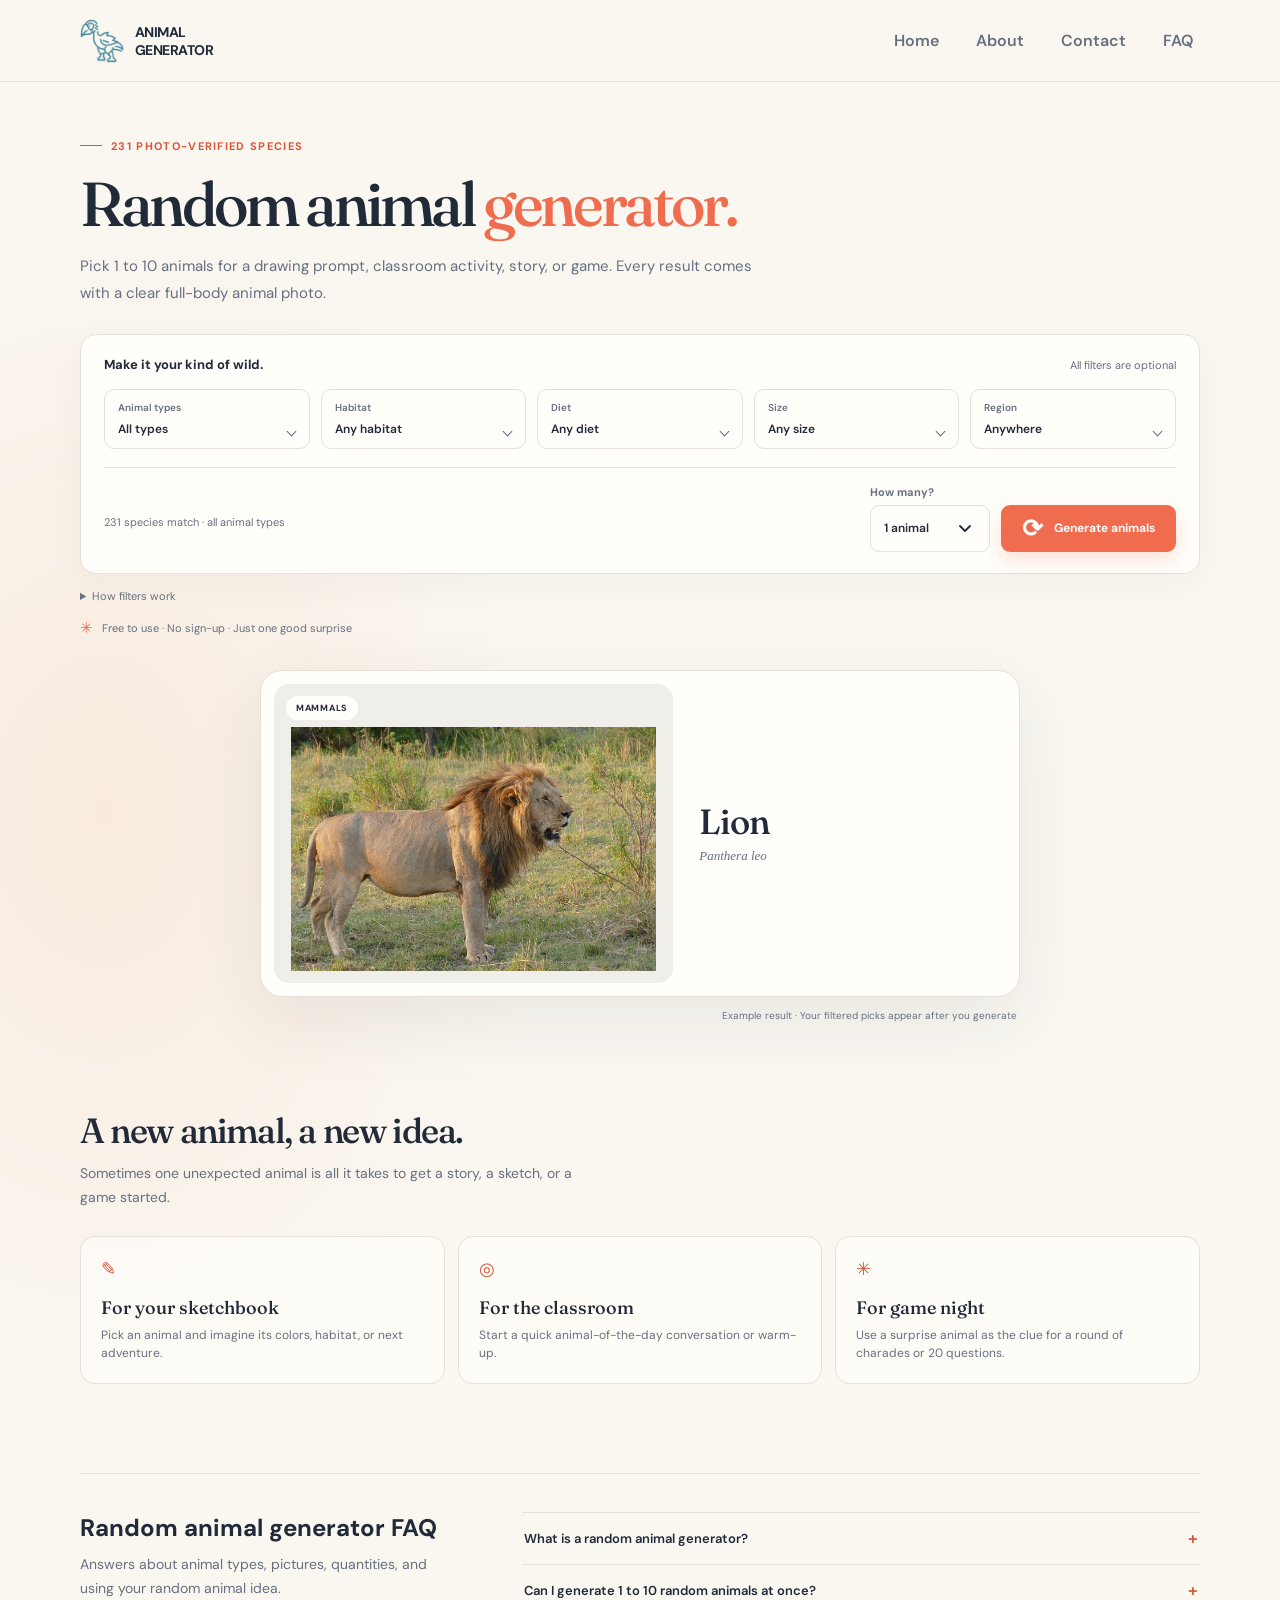
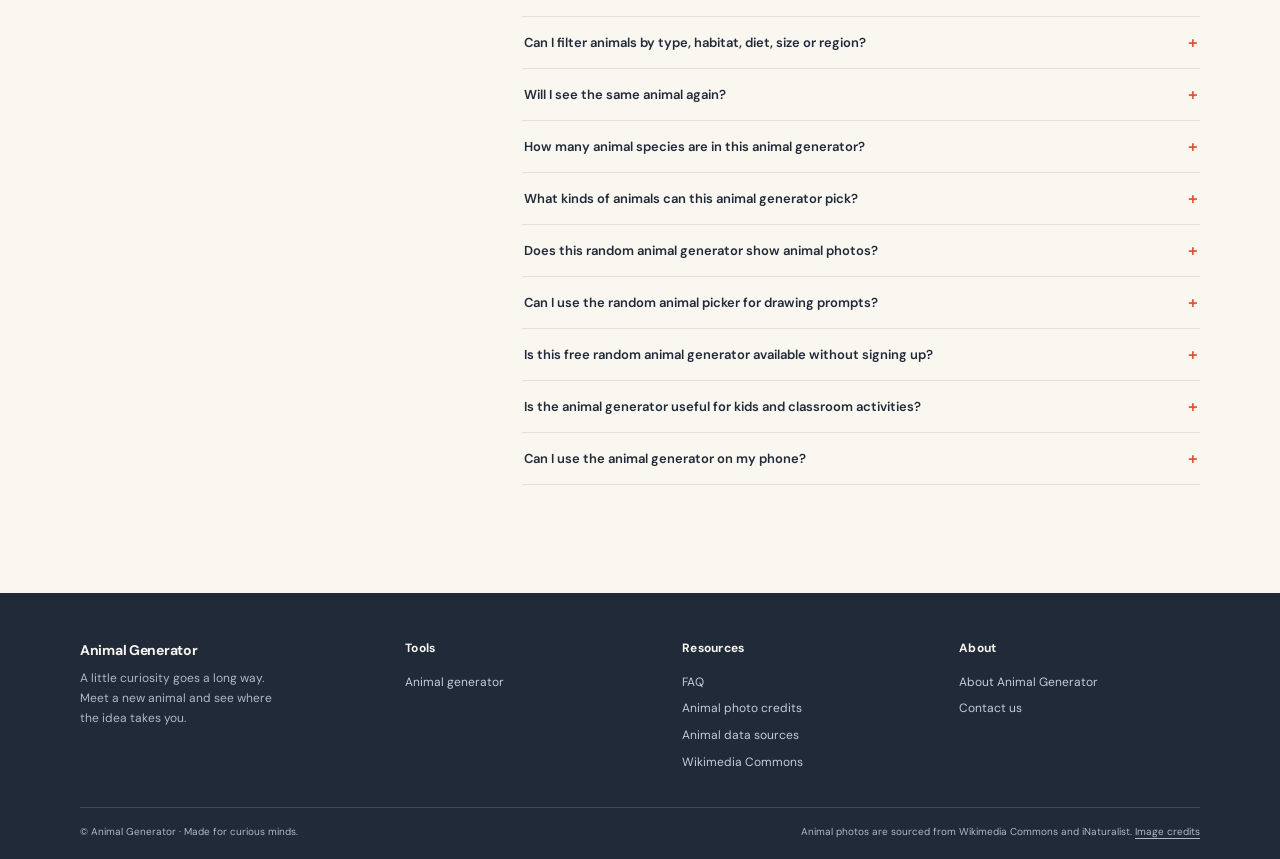
==== commit 36d824eb: "Add 20 individually reviewed full-body animal photos" ====
--- a/animal-generator/index.html
+++ b/animal-generator/index.html
@@ -9,7 +9,7 @@
     <link rel="canonical" href="https://animal-generator.net/" />
     <meta
       name="description"
-      content="Generate 1–10 random animals from 211 photo-verified species. Free, no sign-up, and no repeats until the pool runs out. For drawing, lessons, and games."
+      content="Generate 1–10 random animals from 231 photo-verified species. Free, no sign-up, and no repeats until the pool runs out. For drawing, lessons, and games."
     />
     <meta property="og:type" content="website" />
     <meta property="og:title" content="Random Animal Generator – Pick 1–10 Animals" />
@@ -368,7 +368,7 @@
     <main id="top" class="shell">
       <section class="hero" aria-labelledby="hero-title">
         <div class="hero-copy">
-          <div class="eyebrow">211 photo-verified species</div>
+          <div class="eyebrow">231 photo-verified species</div>
           <h1 id="hero-title">Random animal <em>generator.</em></h1>
           <p class="intro">Pick 1 to 10 animals for a drawing prompt, classroom activity, story, or game. Every result comes with a clear full-body animal photo.</p>
         </div>
@@ -454,9 +454,9 @@
           <details><summary>Can I generate 1 to 10 random animals at once?</summary><p>Yes. Choose any number from 1 to 10 in the quantity menu, then select Generate animals. The results appear together so you can compare or use them as a group prompt.</p></details>
           <details><summary>Can I filter animals by type, habitat, diet, size or region?</summary><p>Yes. Open any filter and select one or more options. Selections within a group are combined, and different groups narrow the results together. The toolbar shows how many photo-backed species match. Reset all filters to return to the full collection.</p></details>
           <details><summary>Will I see the same animal again?</summary><p>New generations prioritize animals you have not seen. After all matches for your current filters have been used, a fresh round starts. A batch never includes the same species twice; if fewer species match than the number requested, you receive all available matches.</p></details>
-          <details><summary>How many animal species are in this animal generator?</summary><p>The catalog contains 340 species across mammals, birds, reptiles, amphibians, fish, and invertebrates. You can currently generate 211 species with reviewed photos; animals without an approved photo stay out of the random results.</p></details>
+          <details><summary>How many animal species are in this animal generator?</summary><p>The catalog contains 340 species across mammals, birds, reptiles, amphibians, fish, and invertebrates. You can currently generate 231 species with reviewed photos; animals without an approved photo stay out of the random results.</p></details>
           <details><summary>What kinds of animals can this animal generator pick?</summary><p>The collection includes mammals, birds, reptiles, amphibians, fish, and invertebrates such as insects, molluscs, crustaceans, arachnids, echinoderms, and cnidarians.</p></details>
-          <details><summary>Does this random animal generator show animal photos?</summary><p>Yes. Every result currently includes a reviewed photo. There are 211 photo-backed species in the generator, with images sourced from Wikimedia Commons and iNaturalist. Creators, licenses, and source pages are listed on the image credits page.</p></details>
+          <details><summary>Does this random animal generator show animal photos?</summary><p>Yes. Every result currently includes a reviewed photo. There are 231 photo-backed species in the generator, with images sourced from Wikimedia Commons and iNaturalist. Creators, licenses, and source pages are listed on the image credits page.</p></details>
           <details><summary>Can I use the random animal picker for drawing prompts?</summary><p>Yes. Generate one animal for a quick sketch, or choose several to combine into a character, story, or creative challenge.</p></details>
           <details><summary>Is this free random animal generator available without signing up?</summary><p>Yes. You can use the generator without creating an account or installing an app.</p></details>
           <details><summary>Is the animal generator useful for kids and classroom activities?</summary><p>Yes. Teachers, parents, and kids can use a random animal as a quick learning topic, drawing prompt, or guessing game. The tool does not require an account.</p></details>
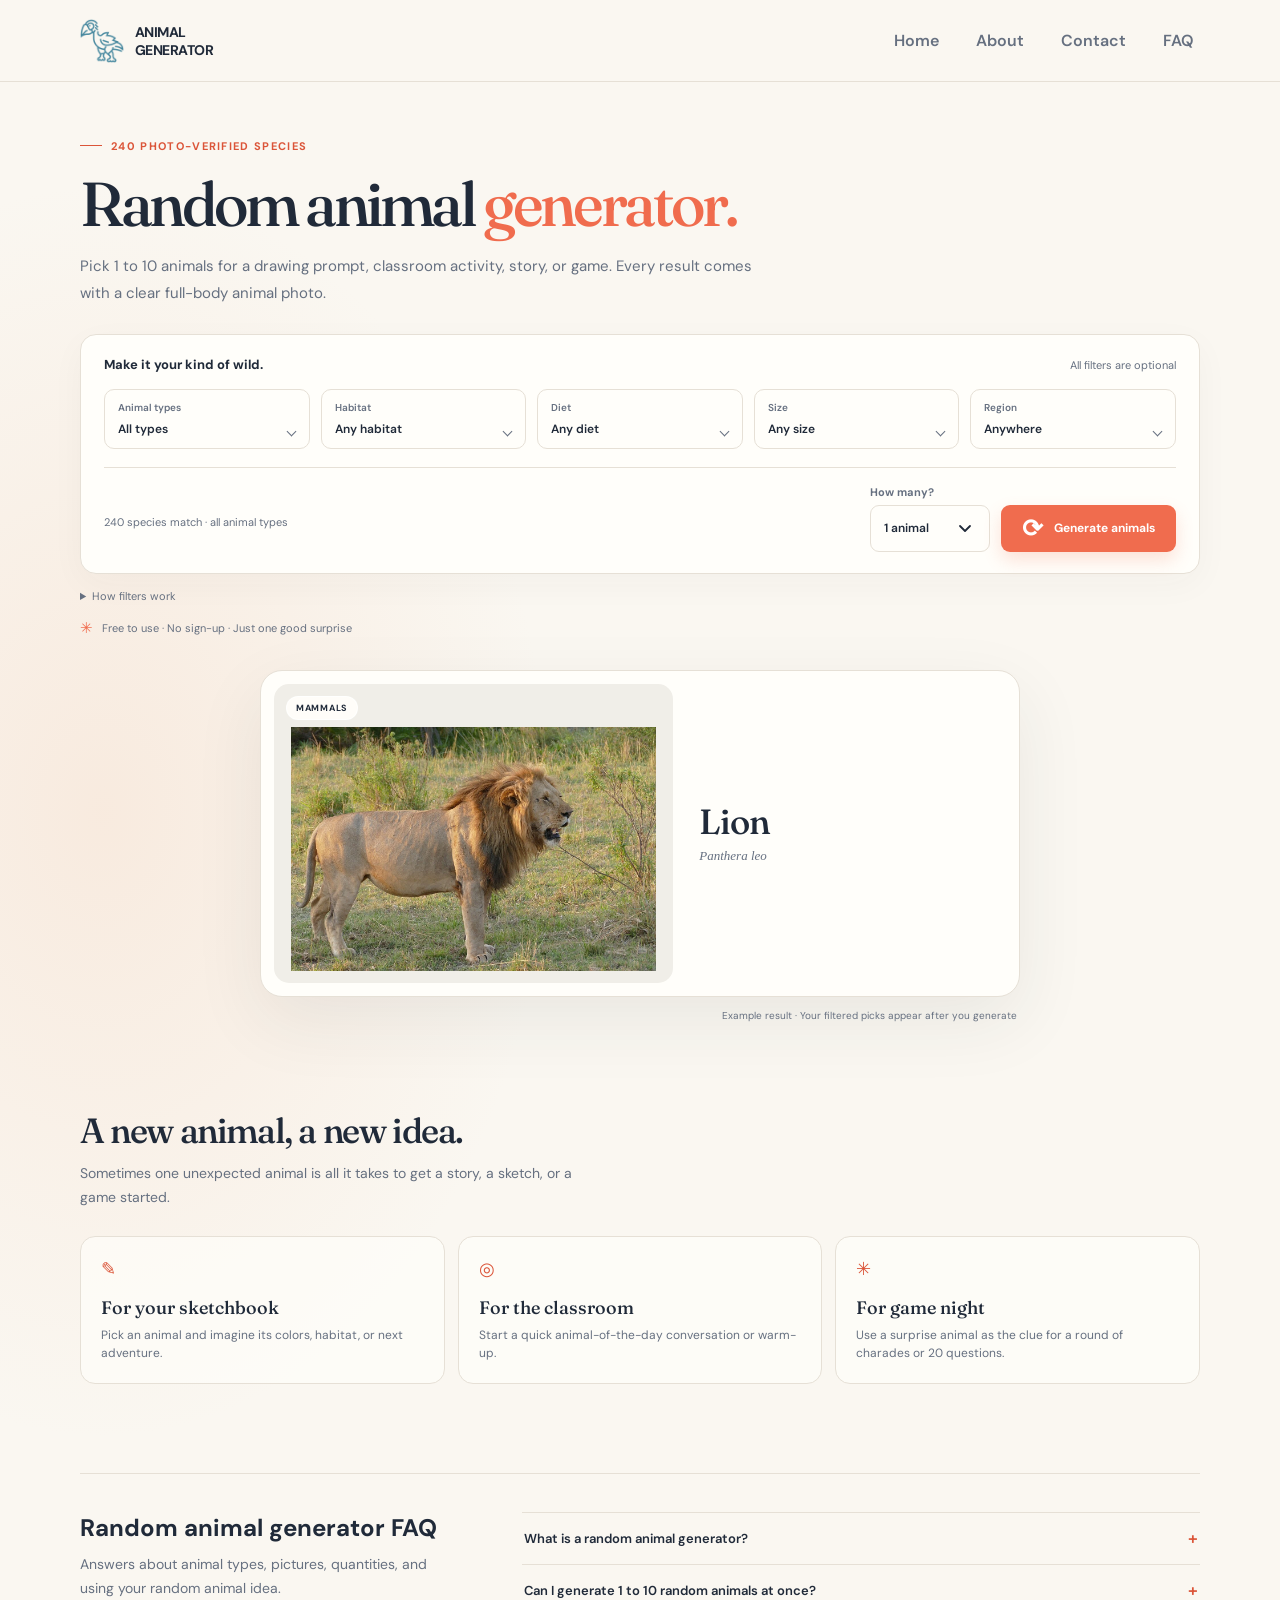
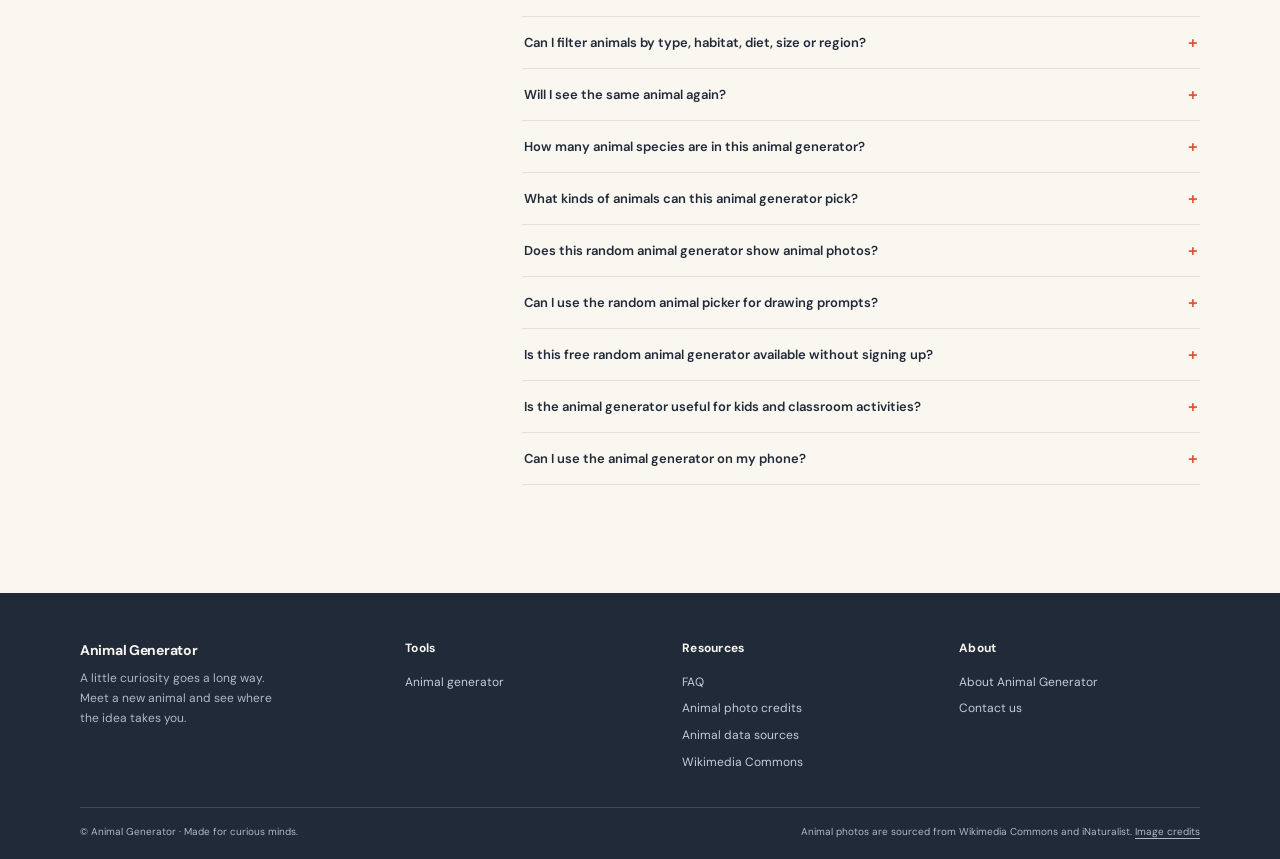
==== commit fd6c0b7f: "Add nine reviewed animal photos and expand generator to 240 species" ====
--- a/animal-generator/index.html
+++ b/animal-generator/index.html
@@ -9,7 +9,7 @@
     <link rel="canonical" href="https://animal-generator.net/" />
     <meta
       name="description"
-      content="Generate 1–10 random animals from 231 photo-verified species. Free, no sign-up, and no repeats until the pool runs out. For drawing, lessons, and games."
+      content="Generate 1–10 random animals from 240 photo-verified species. Free, no sign-up, and no repeats until the pool runs out. For drawing, lessons, and games."
     />
     <meta property="og:type" content="website" />
     <meta property="og:title" content="Random Animal Generator – Pick 1–10 Animals" />
@@ -368,7 +368,7 @@
     <main id="top" class="shell">
       <section class="hero" aria-labelledby="hero-title">
         <div class="hero-copy">
-          <div class="eyebrow">231 photo-verified species</div>
+          <div class="eyebrow">240 photo-verified species</div>
           <h1 id="hero-title">Random animal <em>generator.</em></h1>
           <p class="intro">Pick 1 to 10 animals for a drawing prompt, classroom activity, story, or game. Every result comes with a clear full-body animal photo.</p>
         </div>
@@ -454,9 +454,9 @@
           <details><summary>Can I generate 1 to 10 random animals at once?</summary><p>Yes. Choose any number from 1 to 10 in the quantity menu, then select Generate animals. The results appear together so you can compare or use them as a group prompt.</p></details>
           <details><summary>Can I filter animals by type, habitat, diet, size or region?</summary><p>Yes. Open any filter and select one or more options. Selections within a group are combined, and different groups narrow the results together. The toolbar shows how many photo-backed species match. Reset all filters to return to the full collection.</p></details>
           <details><summary>Will I see the same animal again?</summary><p>New generations prioritize animals you have not seen. After all matches for your current filters have been used, a fresh round starts. A batch never includes the same species twice; if fewer species match than the number requested, you receive all available matches.</p></details>
-          <details><summary>How many animal species are in this animal generator?</summary><p>The catalog contains 340 species across mammals, birds, reptiles, amphibians, fish, and invertebrates. You can currently generate 231 species with reviewed photos; animals without an approved photo stay out of the random results.</p></details>
+          <details><summary>How many animal species are in this animal generator?</summary><p>The catalog contains 340 species across mammals, birds, reptiles, amphibians, fish, and invertebrates. You can currently generate 240 species with reviewed photos; animals without an approved photo stay out of the random results.</p></details>
           <details><summary>What kinds of animals can this animal generator pick?</summary><p>The collection includes mammals, birds, reptiles, amphibians, fish, and invertebrates such as insects, molluscs, crustaceans, arachnids, echinoderms, and cnidarians.</p></details>
-          <details><summary>Does this random animal generator show animal photos?</summary><p>Yes. Every result currently includes a reviewed photo. There are 231 photo-backed species in the generator, with images sourced from Wikimedia Commons and iNaturalist. Creators, licenses, and source pages are listed on the image credits page.</p></details>
+          <details><summary>Does this random animal generator show animal photos?</summary><p>Yes. Every result currently includes a reviewed photo. There are 240 photo-backed species in the generator, with images sourced from Wikimedia Commons and iNaturalist. Creators, licenses, and source pages are listed on the image credits page.</p></details>
           <details><summary>Can I use the random animal picker for drawing prompts?</summary><p>Yes. Generate one animal for a quick sketch, or choose several to combine into a character, story, or creative challenge.</p></details>
           <details><summary>Is this free random animal generator available without signing up?</summary><p>Yes. You can use the generator without creating an account or installing an app.</p></details>
           <details><summary>Is the animal generator useful for kids and classroom activities?</summary><p>Yes. Teachers, parents, and kids can use a random animal as a quick learning topic, drawing prompt, or guessing game. The tool does not require an account.</p></details>
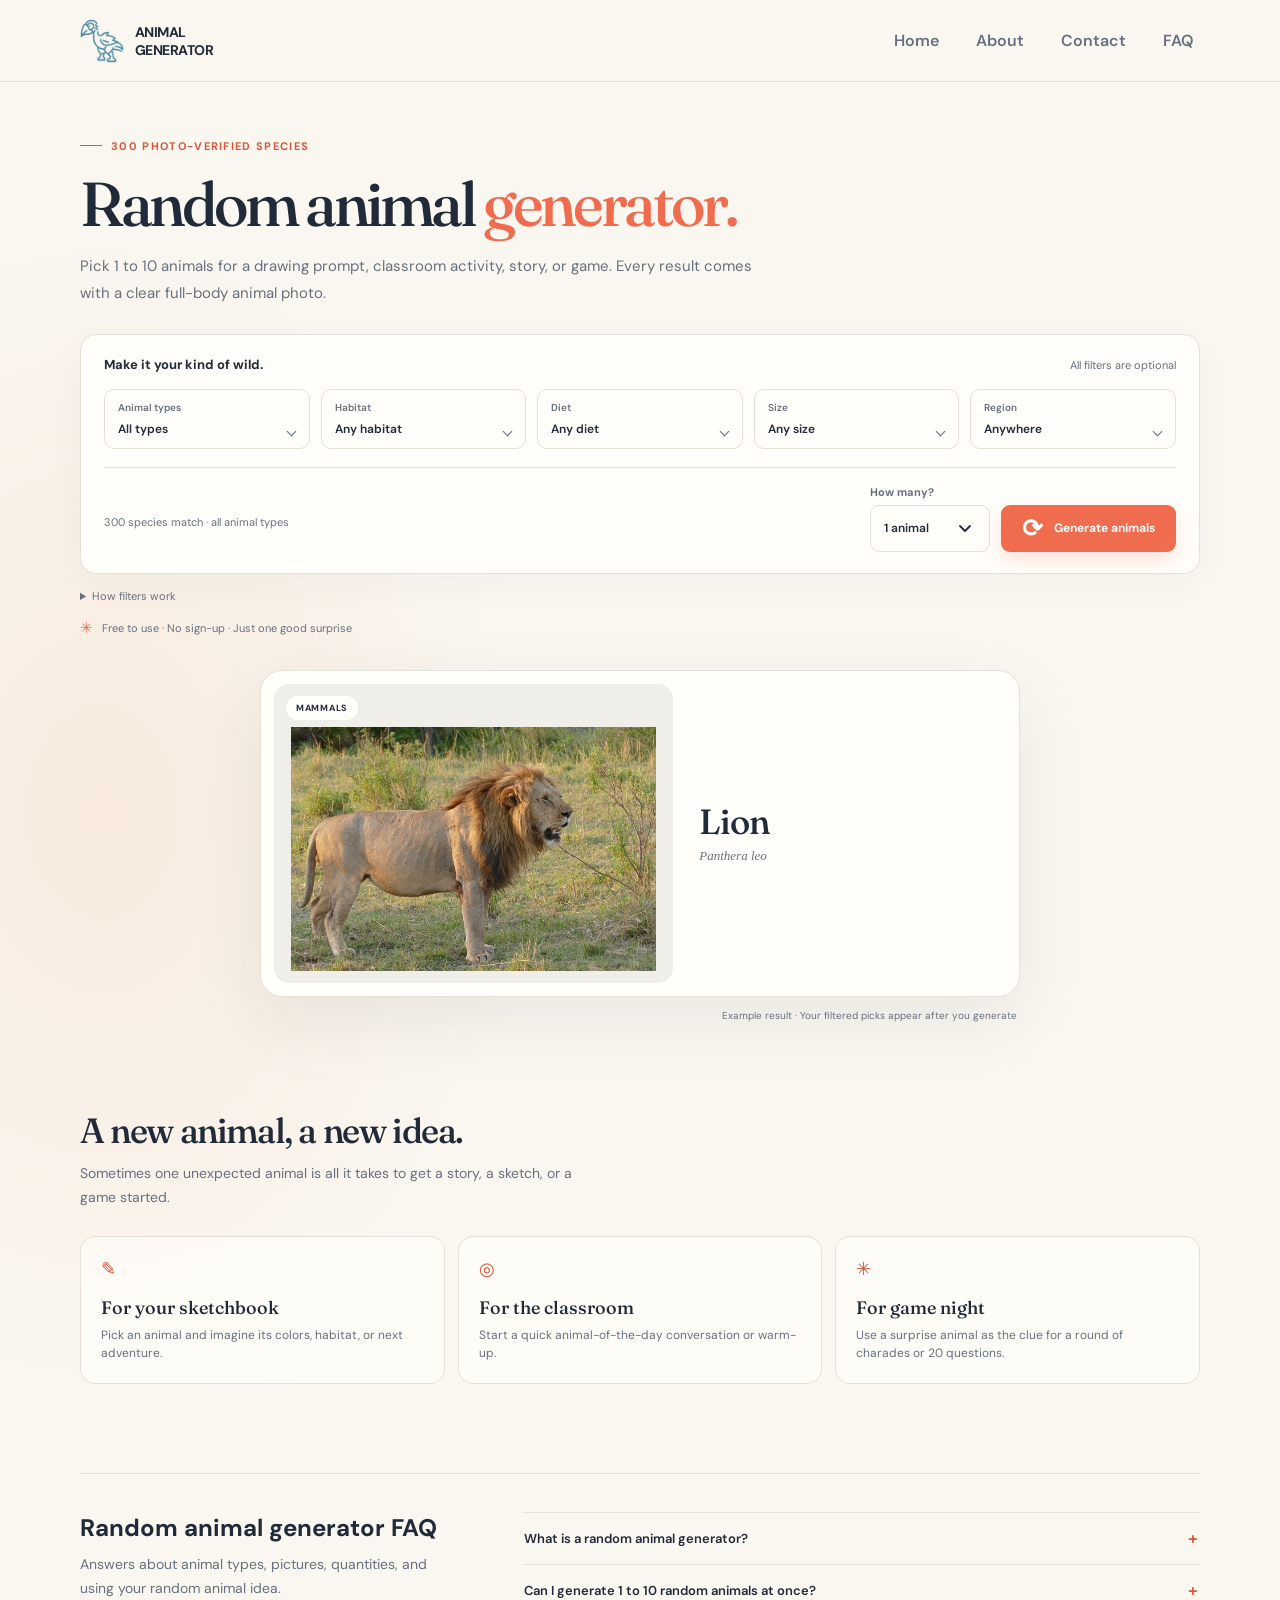
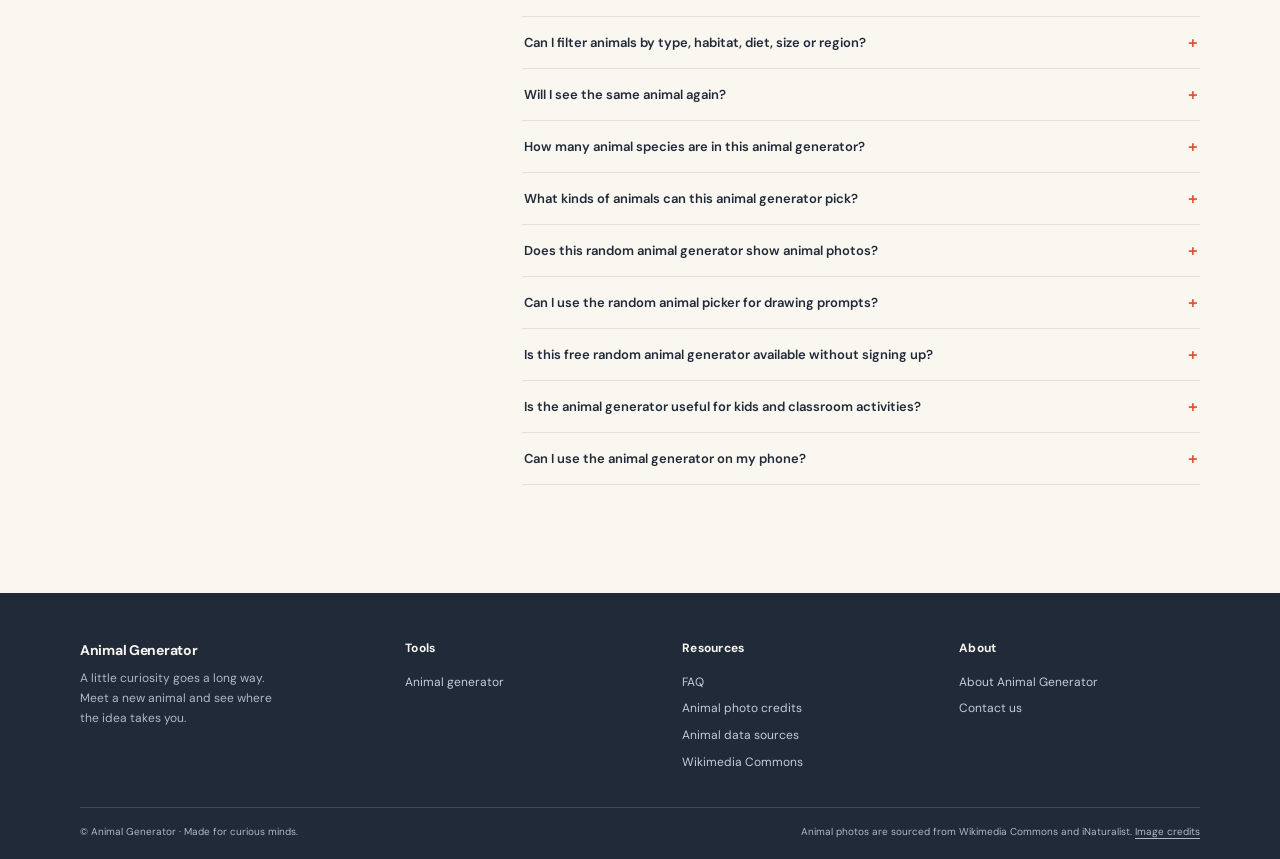
==== commit e1abefe7: "Expand generator to 300 reviewed and sourced animal species" ====
--- a/animal-generator/index.html
+++ b/animal-generator/index.html
@@ -9,7 +9,7 @@
     <link rel="canonical" href="https://animal-generator.net/" />
     <meta
       name="description"
-      content="Generate 1–10 random animals from 240 photo-verified species. Free, no sign-up, and no repeats until the pool runs out. For drawing, lessons, and games."
+      content="Generate 1–10 random animals from 300 photo-verified species. Free, no sign-up, and no repeats until the pool runs out. For drawing, lessons, and games."
     />
     <meta property="og:type" content="website" />
     <meta property="og:title" content="Random Animal Generator – Pick 1–10 Animals" />
@@ -368,7 +368,7 @@
     <main id="top" class="shell">
       <section class="hero" aria-labelledby="hero-title">
         <div class="hero-copy">
-          <div class="eyebrow">240 photo-verified species</div>
+          <div class="eyebrow">300 photo-verified species</div>
           <h1 id="hero-title">Random animal <em>generator.</em></h1>
           <p class="intro">Pick 1 to 10 animals for a drawing prompt, classroom activity, story, or game. Every result comes with a clear full-body animal photo.</p>
         </div>
@@ -454,9 +454,9 @@
           <details><summary>Can I generate 1 to 10 random animals at once?</summary><p>Yes. Choose any number from 1 to 10 in the quantity menu, then select Generate animals. The results appear together so you can compare or use them as a group prompt.</p></details>
           <details><summary>Can I filter animals by type, habitat, diet, size or region?</summary><p>Yes. Open any filter and select one or more options. Selections within a group are combined, and different groups narrow the results together. The toolbar shows how many photo-backed species match. Reset all filters to return to the full collection.</p></details>
           <details><summary>Will I see the same animal again?</summary><p>New generations prioritize animals you have not seen. After all matches for your current filters have been used, a fresh round starts. A batch never includes the same species twice; if fewer species match than the number requested, you receive all available matches.</p></details>
-          <details><summary>How many animal species are in this animal generator?</summary><p>The catalog contains 340 species across mammals, birds, reptiles, amphibians, fish, and invertebrates. You can currently generate 240 species with reviewed photos; animals without an approved photo stay out of the random results.</p></details>
+          <details><summary>How many animal species are in this animal generator?</summary><p>The catalog contains 394 species across mammals, birds, reptiles, amphibians, fish, and invertebrates. You can currently generate 300 species with reviewed photos; animals without an approved photo stay out of the random results.</p></details>
           <details><summary>What kinds of animals can this animal generator pick?</summary><p>The collection includes mammals, birds, reptiles, amphibians, fish, and invertebrates such as insects, molluscs, crustaceans, arachnids, echinoderms, and cnidarians.</p></details>
-          <details><summary>Does this random animal generator show animal photos?</summary><p>Yes. Every result currently includes a reviewed photo. There are 240 photo-backed species in the generator, with images sourced from Wikimedia Commons and iNaturalist. Creators, licenses, and source pages are listed on the image credits page.</p></details>
+          <details><summary>Does this random animal generator show animal photos?</summary><p>Yes. Every result currently includes a reviewed photo. There are 300 photo-backed species in the generator, with images sourced from Wikimedia Commons and iNaturalist. Creators, licenses, and source pages are listed on the image credits page.</p></details>
           <details><summary>Can I use the random animal picker for drawing prompts?</summary><p>Yes. Generate one animal for a quick sketch, or choose several to combine into a character, story, or creative challenge.</p></details>
           <details><summary>Is this free random animal generator available without signing up?</summary><p>Yes. You can use the generator without creating an account or installing an app.</p></details>
           <details><summary>Is the animal generator useful for kids and classroom activities?</summary><p>Yes. Teachers, parents, and kids can use a random animal as a quick learning topic, drawing prompt, or guessing game. The tool does not require an account.</p></details>
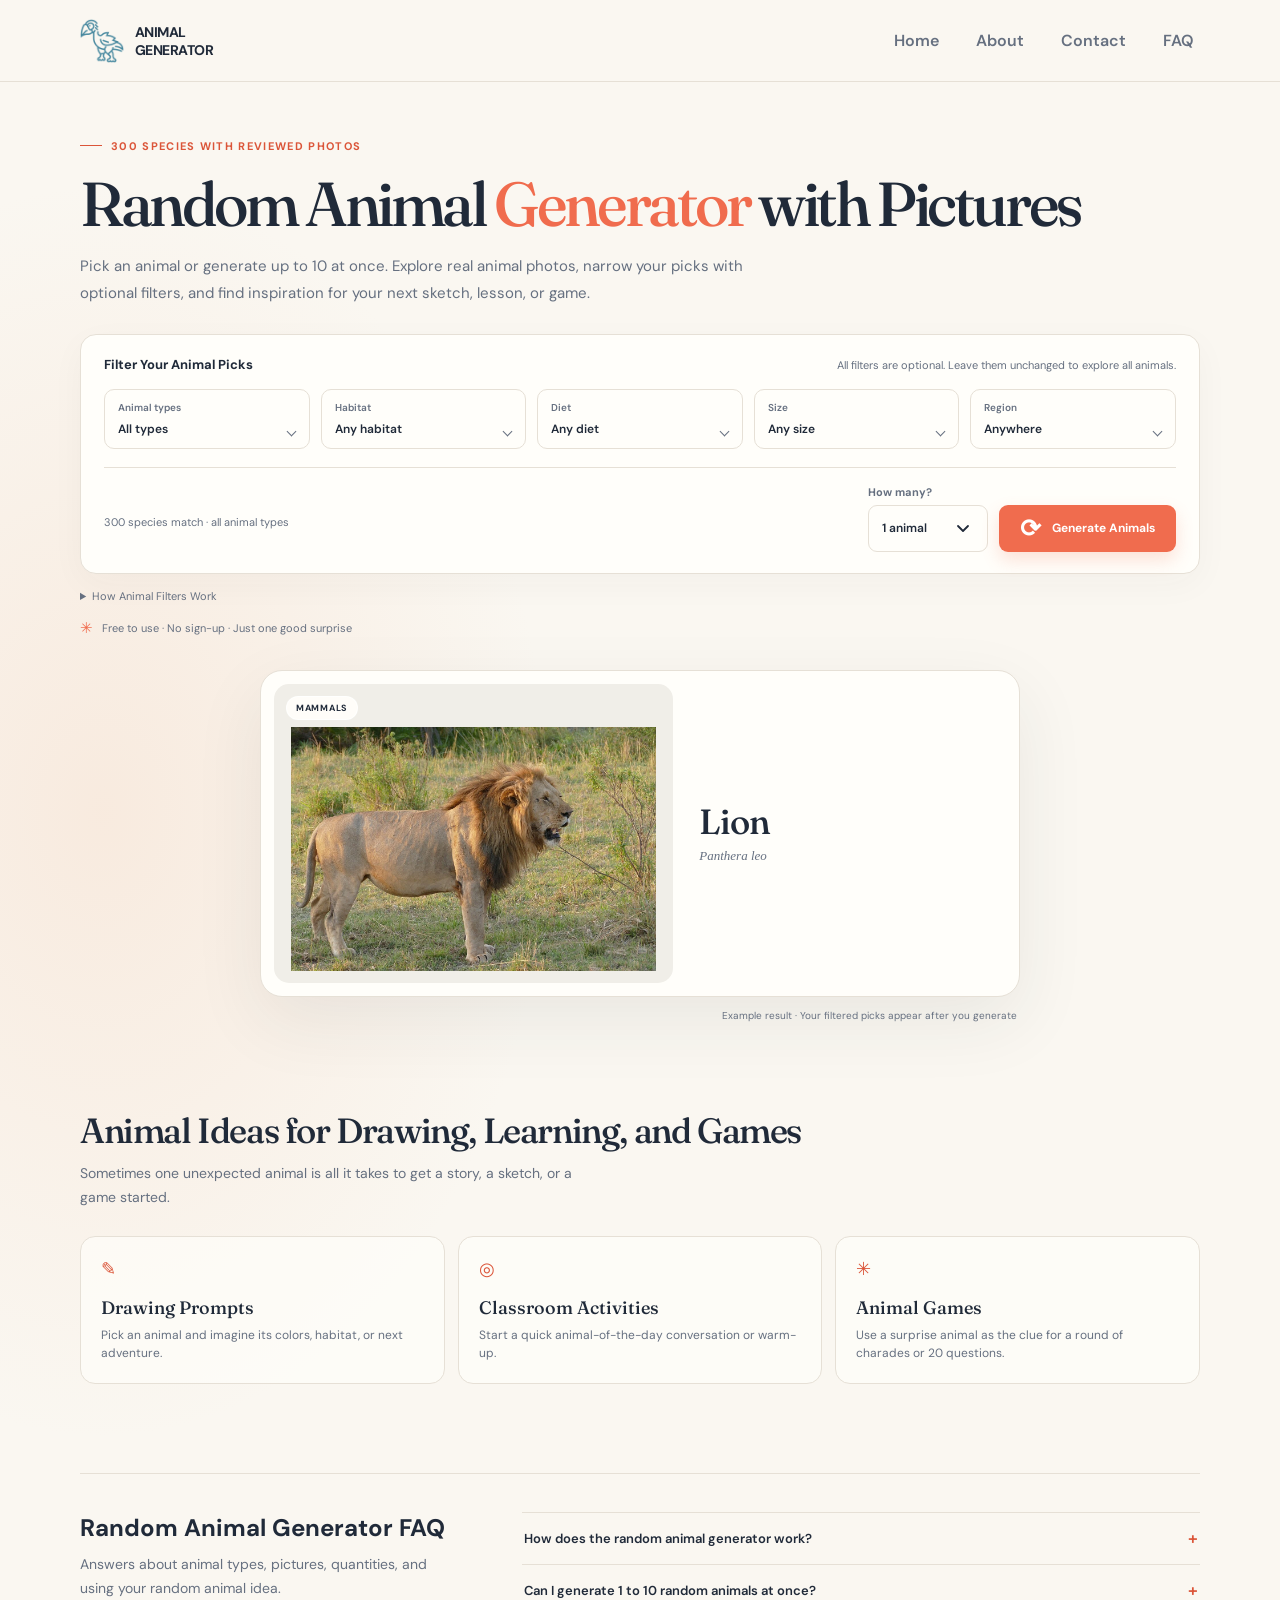
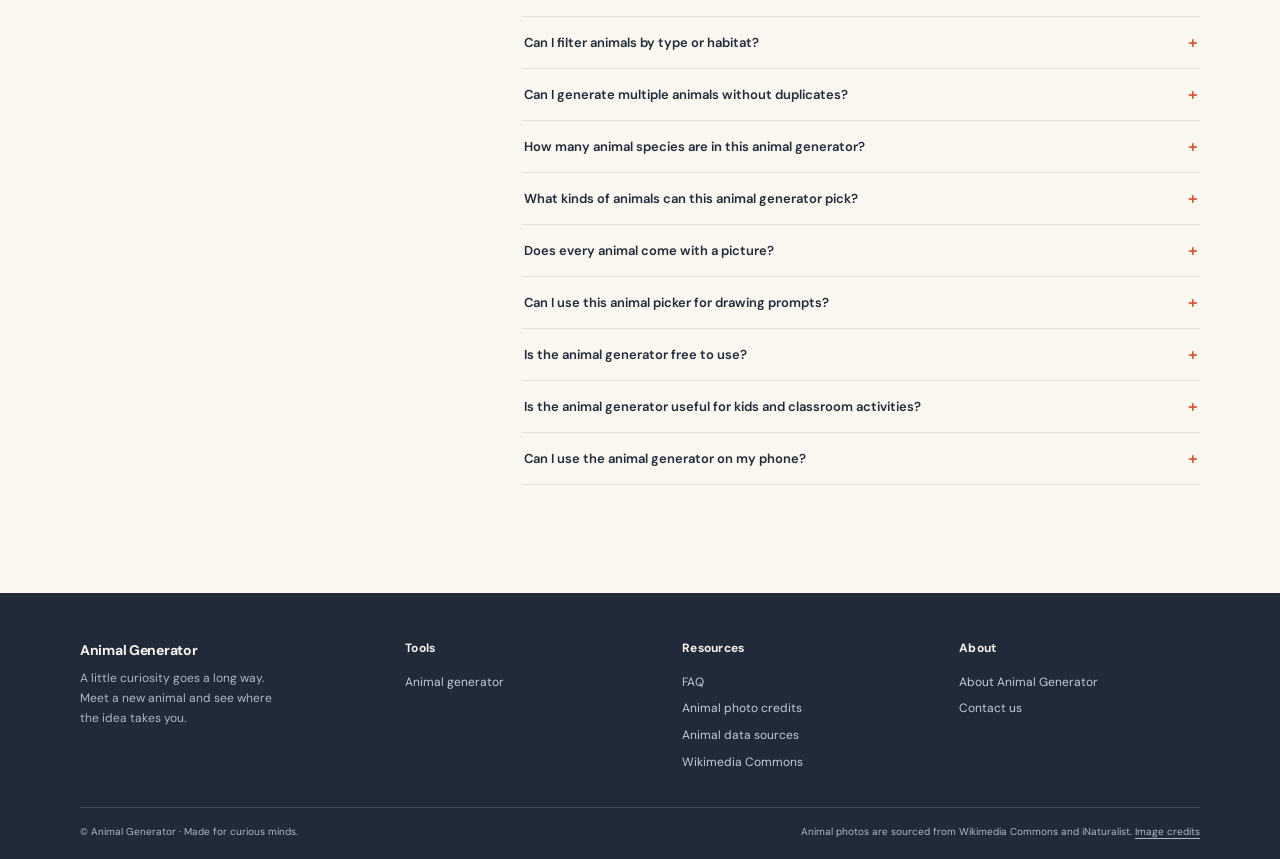
==== commit 33459114: "Refine homepage copy for random animal searches" ====
--- a/animal-generator/index.html
+++ b/animal-generator/index.html
@@ -9,17 +9,17 @@
     <link rel="canonical" href="https://animal-generator.net/" />
     <meta
       name="description"
-      content="Generate 1–10 random animals from 300 photo-verified species. Free, no sign-up, and no repeats until the pool runs out. For drawing, lessons, and games."
+      content="Generate 1–10 random animals with real photos. Filter by type, habitat, diet, size, or region. Free animal ideas for drawing, lessons, and games."
     />
     <meta property="og:type" content="website" />
-    <meta property="og:title" content="Random Animal Generator – Pick 1–10 Animals" />
-    <meta property="og:description" content="A free random animal generator with clear animal photos, six animal groups, and no repeats until the pool runs out." />
+    <meta property="og:title" content="Random Animal Generator with Pictures | Free Animal Picker" />
+    <meta property="og:description" content="Generate 1–10 random animals with real photos. Filter by type, habitat, diet, size, or region. Free animal ideas for drawing, lessons, and games." />
     <meta property="og:url" content="https://animal-generator.net/" />
     <meta property="og:image" content="https://animal-generator.net/animal-photos/approved/54a08780-e059-411e-86d4-f3bd637d3e6f.webp" />
     <meta property="og:image:alt" content="A lion, one of the animals in the random animal generator" />
     <meta name="twitter:card" content="summary_large_image" />
-    <meta name="twitter:title" content="Random Animal Generator – Pick 1–10 Animals" />
-    <meta name="twitter:description" content="A free random animal generator with clear animal photos, six animal groups, and no repeats until the pool runs out." />
+    <meta name="twitter:title" content="Random Animal Generator with Pictures | Free Animal Picker" />
+    <meta name="twitter:description" content="Generate 1–10 random animals with real photos. Filter by type, habitat, diet, size, or region. Free animal ideas for drawing, lessons, and games." />
     <meta name="twitter:image" content="https://animal-generator.net/animal-photos/approved/54a08780-e059-411e-86d4-f3bd637d3e6f.webp" />
     <script type="application/ld+json">
       {
@@ -27,12 +27,12 @@
         "@type": "WebApplication",
         "name": "Animal Generator",
         "url": "https://animal-generator.net/",
-        "description": "A free random animal generator that picks 1 to 10 animals from a photo-verified collection.",
+        "description": "Generate 1–10 random animals with real photos. Filter by type, habitat, diet, size, or region. Free animal ideas for drawing, lessons, and games.",
         "applicationCategory": "EducationalApplication",
         "operatingSystem": "Any"
       }
     </script>
-    <title>Random Animal Generator – Pick 1–10 Animals | Animal Generator</title>
+    <title>Random Animal Generator with Pictures | Free Animal Picker</title>
     <link rel="preconnect" href="https://fonts.googleapis.com" />
     <link rel="preconnect" href="https://fonts.gstatic.com" crossorigin />
     <link
@@ -368,14 +368,14 @@
     <main id="top" class="shell">
       <section class="hero" aria-labelledby="hero-title">
         <div class="hero-copy">
-          <div class="eyebrow">300 photo-verified species</div>
-          <h1 id="hero-title">Random animal <em>generator.</em></h1>
-          <p class="intro">Pick 1 to 10 animals for a drawing prompt, classroom activity, story, or game. Every result comes with a clear full-body animal photo.</p>
+          <div class="eyebrow" id="reviewed-species-count">300 species with reviewed photos</div>
+          <h1 id="hero-title">Random Animal <em>Generator</em> with Pictures</h1>
+          <p class="intro">Pick an animal or generate up to 10 at once. Explore real animal photos, narrow your picks with optional filters, and find inspiration for your next sketch, lesson, or game.</p>
         </div>
       </section>
 
       <section class="filter-toolbar" aria-labelledby="filter-title">
-        <div class="filter-heading"><h2 id="filter-title">Make it your kind of wild.</h2><span>All filters are optional</span></div>
+        <div class="filter-heading"><h2 id="filter-title">Filter Your Animal Picks</h2><span>All filters are optional. Leave them unchanged to explore all animals.</span></div>
         <button class="mobile-filter-toggle" id="open-filters" type="button" aria-haspopup="dialog"><span>Filters</span><span id="active-filter-count">All animals</span></button>
         <div id="desktop-filter-host"><div class="filter-fields" id="filter-fields"></div></div>
         <div class="filter-bottom">
@@ -395,7 +395,7 @@
                 <option value="10">10 animals</option>
               </select>
             </div>
-            <button class="generate" id="generate" type="button"><span class="shuffle" aria-hidden="true">⟳</span> Generate animals</button>
+            <button class="generate" id="generate" type="button"><span class="shuffle" aria-hidden="true">⟳</span> Generate Animals</button>
           </div>
         </div>
         <p class="filter-message" id="filter-message" aria-live="polite"></p>
@@ -406,7 +406,7 @@
         <div class="mobile-filter-foot"><button class="reset-filters" id="mobile-reset-filters" type="button">Reset all filters</button><button class="mobile-filter-done" id="done-filters" type="button">Apply filters</button></div>
       </dialog>
       <details class="filter-guide">
-        <summary>How filters work</summary>
+        <summary>How Animal Filters Work</summary>
         <p>Select any options within a group; an animal only needs to match one. Across different groups, it must match every selected group. Leave a group unselected to include everything.</p>
         <p>Size uses adult body length: small under 10 cm, medium from 10 cm to under 1 m, and large from 1 m. Mammals use head–body length and birds exclude wingspan; reptiles and fish use total length. Species can appear in more than one size band; invertebrate measurements are explained in the species notes. Ocean &amp; coast includes shore habitats. Region refers to native wild ranges, including migration, with domestic distributions noted separately.</p>
         <p>These are broad discovery filters; diets, habitats and adult sizes can vary. <a href="/animal-data-sources">Read the animal data sources and species notes.</a></p>
@@ -428,37 +428,37 @@
 
       <section class="results-section" id="generated-results" aria-label="Animal generator results" hidden>
         <div class="results-heading">
-          <h2>Your animal picks</h2>
+          <h2>Your Random Animals</h2>
           <p class="result-status" id="result-status" aria-live="polite"></p>
         </div>
         <div class="result-grid" id="results" aria-live="polite" aria-label="Generated animals"></div>
       </section>
 
       <section class="below" aria-labelledby="ideas-title">
-        <h2 id="ideas-title">A new animal, a new idea.</h2>
+        <h2 id="ideas-title">Animal Ideas for Drawing, Learning, and Games</h2>
         <p class="below-intro">Sometimes one unexpected animal is all it takes to get a story, a sketch, or a game started.</p>
         <div class="ideas">
-          <article class="idea"><span class="idea-icon" aria-hidden="true">✎</span><h3>For your sketchbook</h3><p>Pick an animal and imagine its colors, habitat, or next adventure.</p></article>
-          <article class="idea"><span class="idea-icon" aria-hidden="true">◎</span><h3>For the classroom</h3><p>Start a quick animal-of-the-day conversation or warm-up.</p></article>
-          <article class="idea"><span class="idea-icon" aria-hidden="true">✳</span><h3>For game night</h3><p>Use a surprise animal as the clue for a round of charades or 20 questions.</p></article>
+          <article class="idea"><span class="idea-icon" aria-hidden="true">✎</span><h3>Drawing Prompts</h3><p>Pick an animal and imagine its colors, habitat, or next adventure.</p></article>
+          <article class="idea"><span class="idea-icon" aria-hidden="true">◎</span><h3>Classroom Activities</h3><p>Start a quick animal-of-the-day conversation or warm-up.</p></article>
+          <article class="idea"><span class="idea-icon" aria-hidden="true">✳</span><h3>Animal Games</h3><p>Use a surprise animal as the clue for a round of charades or 20 questions.</p></article>
         </div>
       </section>
 
       <section class="faq" id="faq" aria-labelledby="faq-title">
         <div>
-          <h2 id="faq-title">Random animal generator FAQ</h2>
+          <h2 id="faq-title">Random Animal Generator FAQ</h2>
           <p class="below-intro">Answers about animal types, pictures, quantities, and using your random animal idea.</p>
         </div>
         <div class="faq-list">
-          <details><summary>What is a random animal generator?</summary><p>It is a simple animal picker that chooses a species at random. Use it to discover an animal, start a drawing prompt, or choose an idea for a classroom activity or game.</p></details>
-          <details><summary>Can I generate 1 to 10 random animals at once?</summary><p>Yes. Choose any number from 1 to 10 in the quantity menu, then select Generate animals. The results appear together so you can compare or use them as a group prompt.</p></details>
-          <details><summary>Can I filter animals by type, habitat, diet, size or region?</summary><p>Yes. Open any filter and select one or more options. Selections within a group are combined, and different groups narrow the results together. The toolbar shows how many photo-backed species match. Reset all filters to return to the full collection.</p></details>
-          <details><summary>Will I see the same animal again?</summary><p>New generations prioritize animals you have not seen. After all matches for your current filters have been used, a fresh round starts. A batch never includes the same species twice; if fewer species match than the number requested, you receive all available matches.</p></details>
+          <details><summary>How does the random animal generator work?</summary><p>Choose how many animals you want, optionally select filters, then select Generate Animals. The animal picker chooses species at random and shows their real photos and scientific names. Use the results to discover an animal, start a drawing prompt, or choose an idea for a classroom activity or game.</p></details>
+          <details><summary>Can I generate 1 to 10 random animals at once?</summary><p>Yes. Choose any number from 1 to 10 in the quantity menu, then select Generate Animals. The results appear together so you can compare or use them as a group prompt.</p></details>
+          <details><summary>Can I filter animals by type or habitat?</summary><p>Yes. Filter by animal type, habitat, diet, size, or region. Open any filter and select one or more options. Selections within a group are combined, and different groups narrow the results together. The toolbar shows how many photo-backed species match. Reset all filters to return to the full collection.</p></details>
+          <details><summary>Can I generate multiple animals without duplicates?</summary><p>Yes. A batch never includes the same species twice, and new generations prioritize animals you have not seen. After all matches for your current filters have been used, a fresh round starts. If fewer species match than the number requested, you receive all available matches.</p></details>
           <details><summary>How many animal species are in this animal generator?</summary><p>The catalog contains 394 species across mammals, birds, reptiles, amphibians, fish, and invertebrates. You can currently generate 300 species with reviewed photos; animals without an approved photo stay out of the random results.</p></details>
           <details><summary>What kinds of animals can this animal generator pick?</summary><p>The collection includes mammals, birds, reptiles, amphibians, fish, and invertebrates such as insects, molluscs, crustaceans, arachnids, echinoderms, and cnidarians.</p></details>
-          <details><summary>Does this random animal generator show animal photos?</summary><p>Yes. Every result currently includes a reviewed photo. There are 300 photo-backed species in the generator, with images sourced from Wikimedia Commons and iNaturalist. Creators, licenses, and source pages are listed on the image credits page.</p></details>
-          <details><summary>Can I use the random animal picker for drawing prompts?</summary><p>Yes. Generate one animal for a quick sketch, or choose several to combine into a character, story, or creative challenge.</p></details>
-          <details><summary>Is this free random animal generator available without signing up?</summary><p>Yes. You can use the generator without creating an account or installing an app.</p></details>
+          <details><summary>Does every animal come with a picture?</summary><p>Yes. Every result currently includes a reviewed photo. Images are sourced from Wikimedia Commons and iNaturalist. Creators, licenses, and source pages are listed on the image credits page.</p></details>
+          <details><summary>Can I use this animal picker for drawing prompts?</summary><p>Yes. Generate one animal as a photo reference for a quick sketch, or choose several animals as inspiration for a character, story, or creative challenge.</p></details>
+          <details><summary>Is the animal generator free to use?</summary><p>Yes. You can use the generator for free, without creating an account or installing an app.</p></details>
           <details><summary>Is the animal generator useful for kids and classroom activities?</summary><p>Yes. Teachers, parents, and kids can use a random animal as a quick learning topic, drawing prompt, or guessing game. The tool does not require an account.</p></details>
           <details><summary>Can I use the animal generator on my phone?</summary><p>Yes. The animal cards and quantity selector adjust to smaller screens, including when you generate several animals at once.</p></details>
         </div>
--- a/animal-generator/animal-filters.css
+++ b/animal-generator/animal-filters.css
@@ -5,7 +5,7 @@
 .eyebrow { margin-bottom: 18px; }
 .intro { max-width: 690px; font-size: 15px; margin-bottom: 28px; }
 .filter-toolbar { background: var(--white); border: 1px solid var(--line); border-radius: 16px; padding: 21px 23px; box-shadow: 0 10px 35px rgba(43,48,57,.035); }
-.filter-heading { display: flex; justify-content: space-between; align-items: baseline; gap: 16px; margin-bottom: 16px; }
+.filter-heading { display: flex; flex-wrap: wrap; justify-content: space-between; align-items: baseline; gap: 8px 16px; margin-bottom: 16px; }
 .filter-heading h2 { margin: 0; font-size: 13px; font-weight: 700; }
 .filter-heading > span { color: var(--muted); font-size: 11px; }
 .filter-fields { display: grid; grid-template-columns: repeat(5, minmax(0, 1fr)); gap: 11px; }
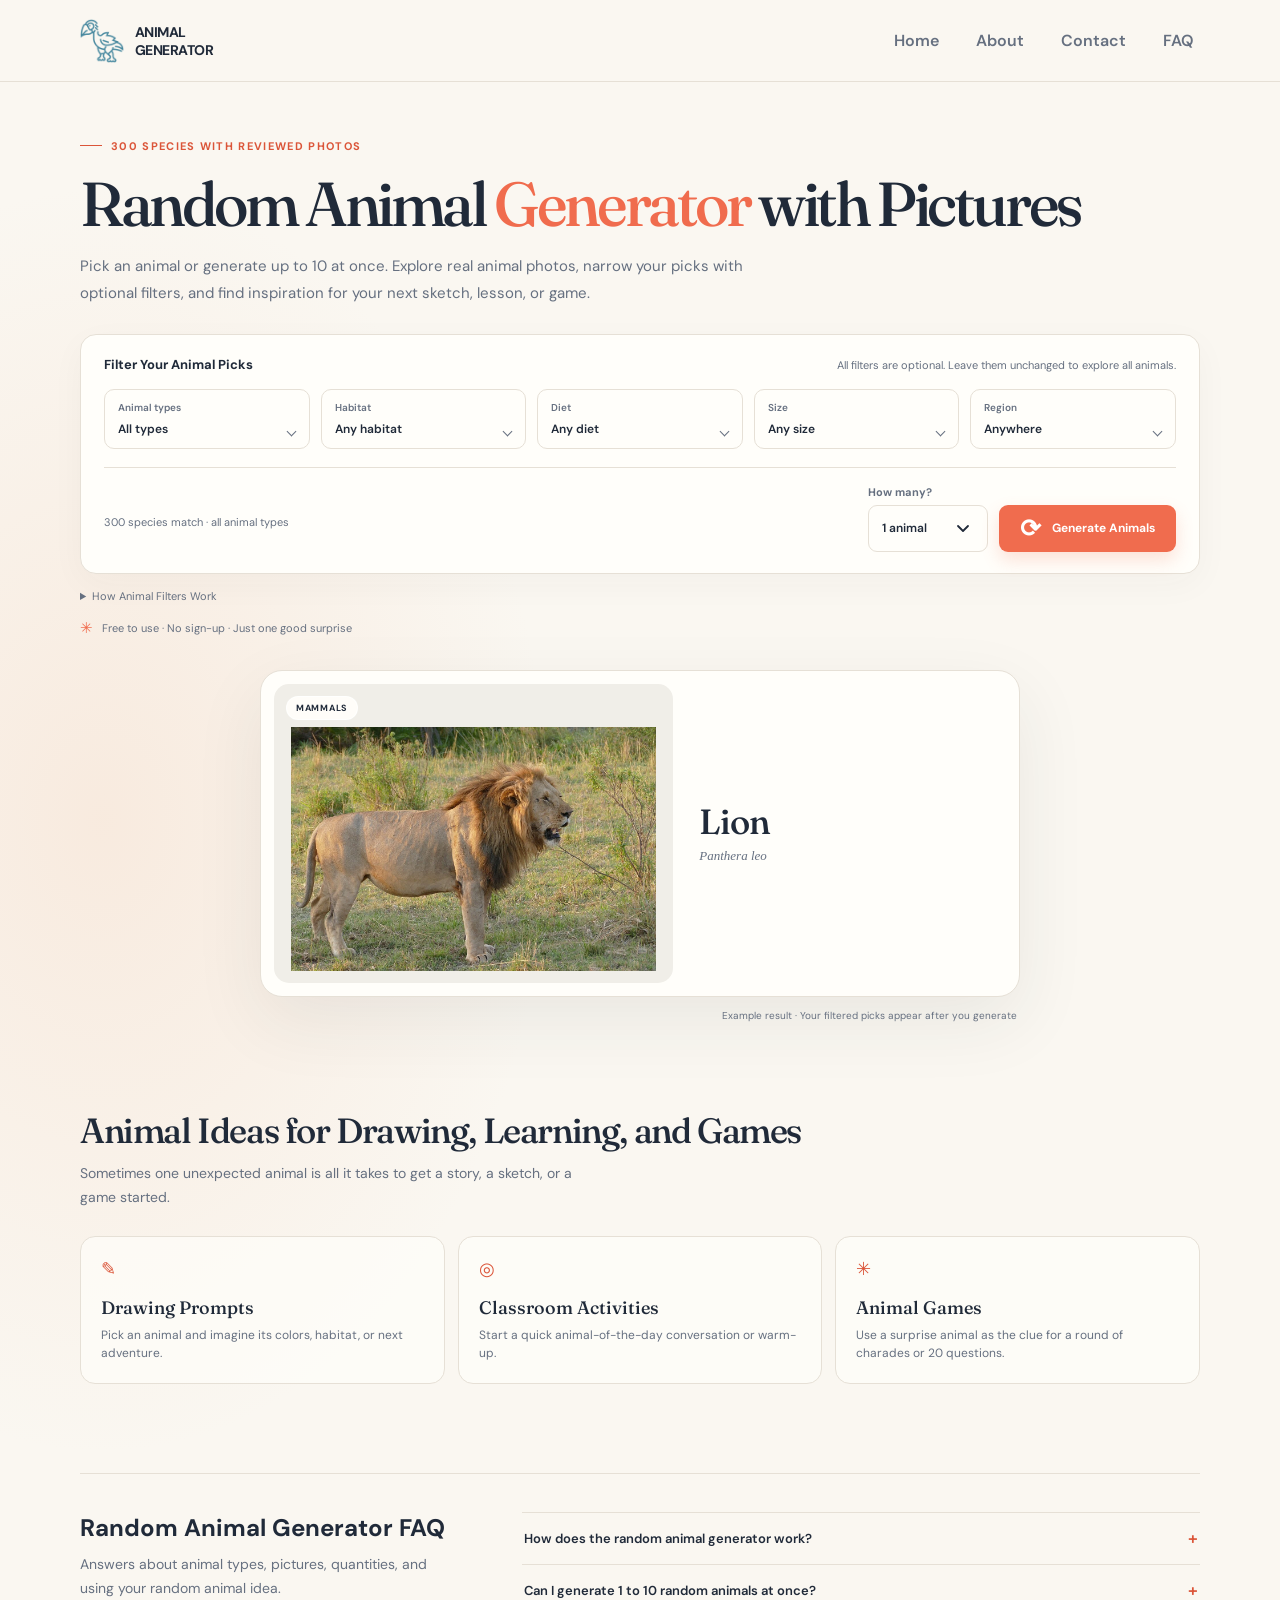
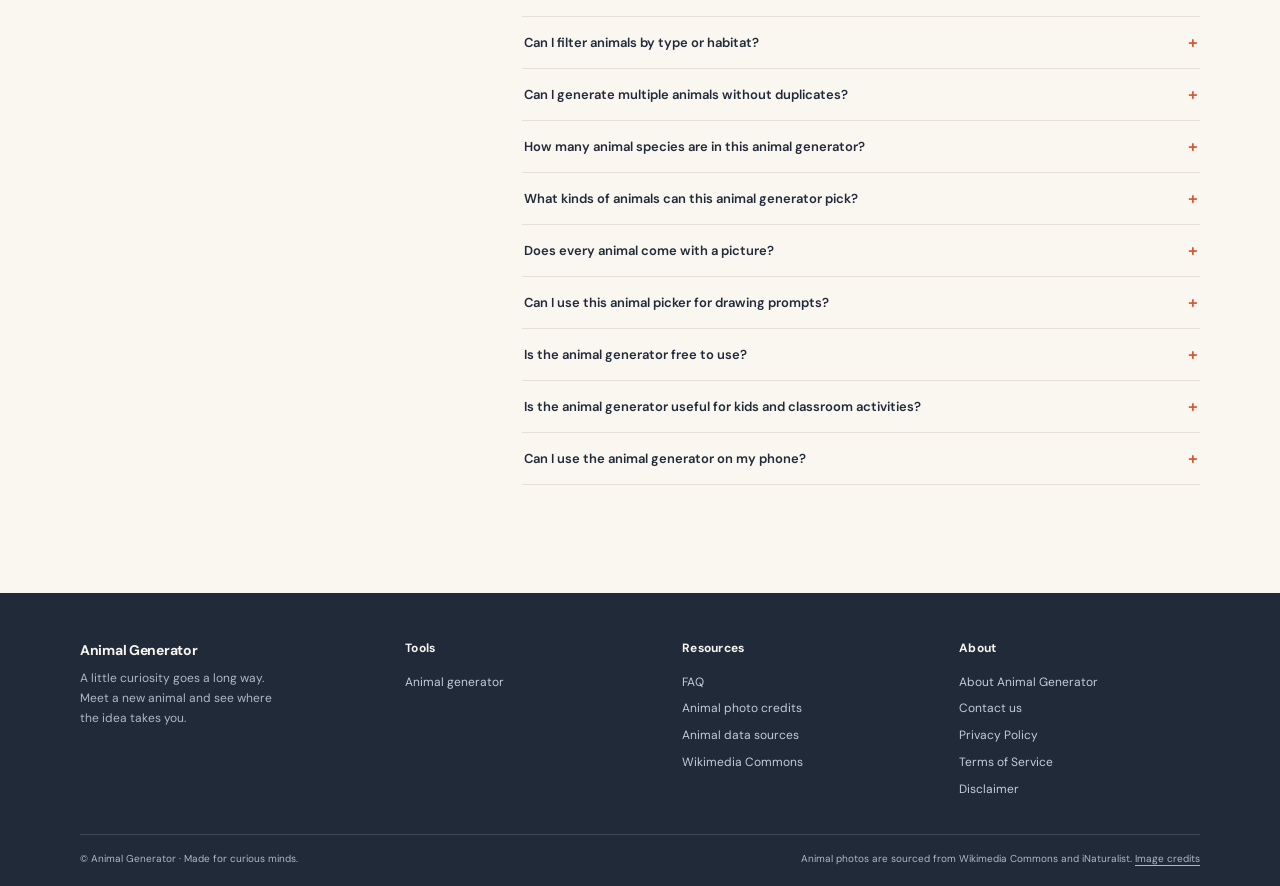
==== commit 44ce74dc: "Add website policies and publish contact form integration" ====
--- a/animal-generator/index.html
+++ b/animal-generator/index.html
@@ -4,8 +4,10 @@
     <meta charset="UTF-8" />
     <meta name="viewport" content="width=device-width, initial-scale=1" />
     <meta name="theme-color" content="#faf7f1" />
-    <link rel="icon" type="image/x-icon" sizes="16x16 32x32 48x48 64x64 128x128" href="/favicon.ico" />
-    <link rel="icon" type="image/png" sizes="200x200" href="/assets/animal-generator-logo.png" />
+    <link rel="icon" type="image/x-icon" sizes="16x16 32x32 48x48 96x96 144x144" href="/favicon.ico" />
+    <link rel="icon" type="image/png" sizes="48x48" href="/favicon-48x48.png" />
+    <link rel="icon" type="image/png" sizes="96x96" href="/favicon-96x96.png" />
+    <link rel="icon" type="image/png" sizes="144x144" href="/favicon-144x144.png" />
     <link rel="canonical" href="https://animal-generator.net/" />
     <meta
       name="description"
@@ -492,6 +494,9 @@
             <nav class="footer-links" aria-label="About">
               <a href="/about">About Animal Generator</a>
               <a href="/contact">Contact us</a>
+              <a href="/privacy-policy">Privacy Policy</a>
+              <a href="/terms-of-service">Terms of Service</a>
+              <a href="/disclaimer">Disclaimer</a>
             </nav>
           </section>
         </div>
--- a/animal-generator/animal-filters.css
+++ b/animal-generator/animal-filters.css
@@ -103,3 +103,6 @@
   .filter-heading > span { display: block; margin-top: 7px; }
   .filter-toolbar .quantity-row { grid-template-columns: 1fr; }
 }
+
+.card-actions { display: flex; flex-wrap: wrap; gap: 10px; align-items: center; margin-top: auto; }
+.result-grid .card-actions .copy { min-height: 44px; margin-top: 0; }
